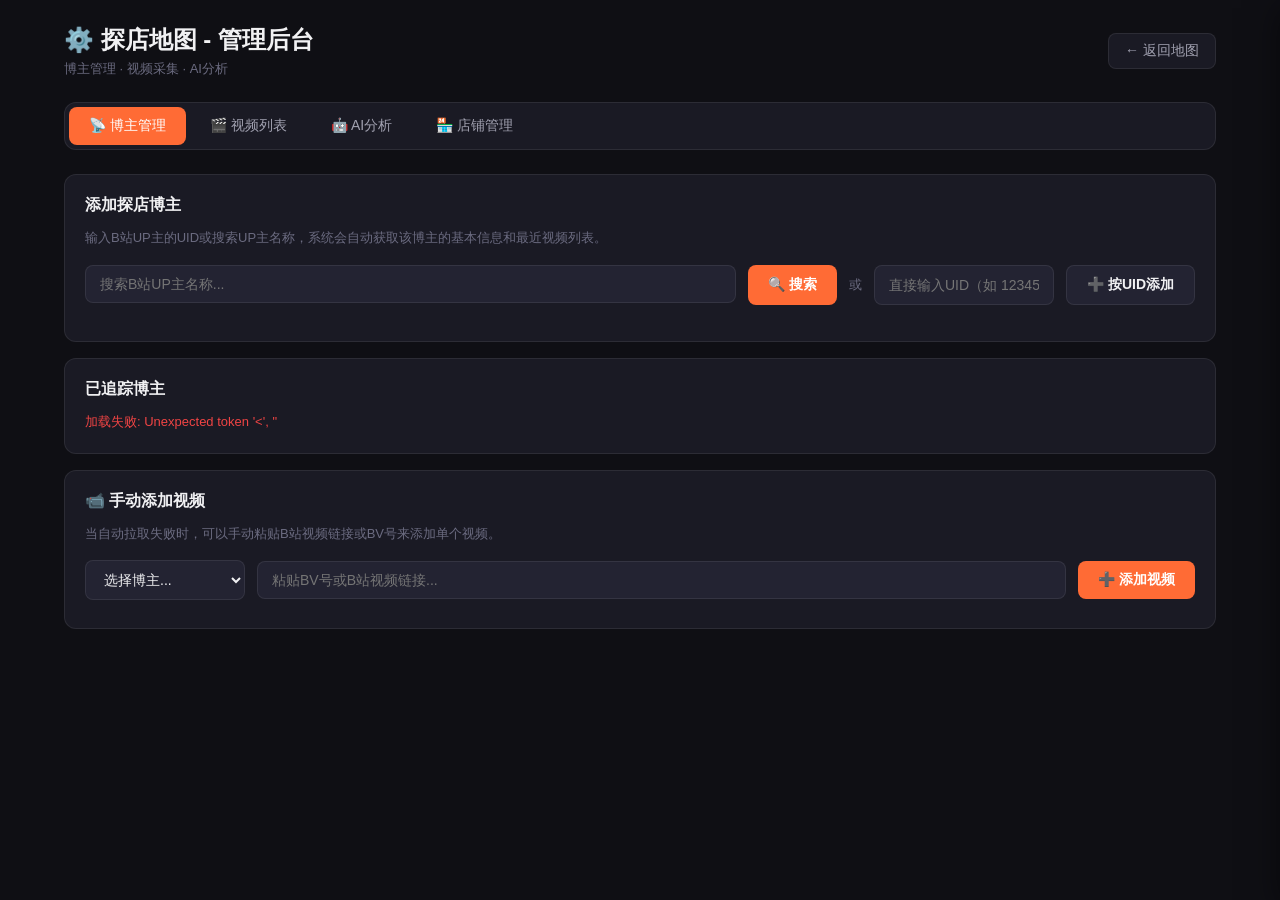
==== frontend/admin.html @ c9fbe66b "初次提交" ====
<!DOCTYPE html>
<html lang="zh-CN">
<head>
  <meta charset="UTF-8">
  <meta name="viewport" content="width=device-width, initial-scale=1.0">
  <title>管理后台 - 探店地图</title>
  <link rel="stylesheet" href="css/style.css">
  <style>
    .admin-page { padding: 24px; max-width: 1200px; margin: 0 auto; min-height: 100vh; }
    .admin-header { display: flex; align-items: center; justify-content: space-between; margin-bottom: 24px; }
    .admin-header h1 { font-size: 24px; color: var(--text-primary); }
    .back-link { color: var(--text-secondary); text-decoration: none; font-size: 14px; padding: 8px 16px;
      border-radius: var(--radius-sm); background: var(--bg-secondary); border: 1px solid var(--border); transition: all var(--transition); }
    .back-link:hover { color: var(--accent); border-color: var(--accent); }

    .admin-tabs { display: flex; gap: 4px; margin-bottom: 24px; background: var(--bg-secondary);
      border-radius: var(--radius-md); padding: 4px; border: 1px solid var(--border); }
    .admin-tab { padding: 10px 20px; border-radius: var(--radius-sm); color: var(--text-secondary);
      font-size: 14px; font-weight: 500; background: transparent; transition: all var(--transition); }
    .admin-tab:hover { color: var(--text-primary); }
    .admin-tab.active { background: var(--accent); color: #fff; }

    .panel { display: none; }
    .panel.active { display: block; }

    /* Cards */
    .info-card { padding: 20px; border-radius: var(--radius-md); background: var(--bg-secondary);
      border: 1px solid var(--border); margin-bottom: 16px; }
    .info-card h3 { font-size: 16px; color: var(--text-primary); margin-bottom: 12px; }
    .info-card p { font-size: 13px; color: var(--text-muted); line-height: 1.6; }

    /* Forms */
    .form-group { margin-bottom: 16px; }
    .form-group label { display: block; font-size: 13px; color: var(--text-secondary); margin-bottom: 6px; font-weight: 500; }
    .form-group input, .form-group textarea { width: 100%; padding: 10px 14px; border-radius: var(--radius-sm);
      background: var(--bg-tertiary); color: var(--text-primary); font-size: 14px; border: 1px solid var(--border);
      transition: all var(--transition); font-family: inherit; resize: vertical; }
    .form-group input:focus, .form-group textarea:focus { border-color: var(--accent); box-shadow: 0 0 0 3px var(--accent-glow); }
    .form-row { display: flex; gap: 12px; }
    .form-row .form-group { flex: 1; }

    /* Buttons */
    .btn { padding: 10px 20px; border-radius: var(--radius-sm); font-size: 14px; font-weight: 600;
      transition: all var(--transition); display: inline-flex; align-items: center; gap: 6px; }
    .btn-primary { background: var(--accent); color: #fff; }
    .btn-primary:hover { background: var(--accent-hover); box-shadow: 0 4px 16px var(--accent-glow); }
    .btn-secondary { background: var(--bg-tertiary); color: var(--text-primary); border: 1px solid var(--border); }
    .btn-secondary:hover { border-color: var(--border-active); background: var(--bg-glass-hover); }
    .btn-danger { background: #ef4444; color: #fff; }
    .btn-danger:hover { background: #dc2626; }
    .btn-sm { padding: 6px 12px; font-size: 12px; }
    .btn-xs { padding: 4px 8px; font-size: 11px; border-radius: 4px; }

    /* Search result list */
    .search-results { max-height: 400px; overflow-y: auto; }
    .search-item { display: flex; align-items: center; gap: 12px; padding: 12px; border-radius: var(--radius-sm);
      border: 1px solid var(--border); margin-bottom: 8px; cursor: pointer; transition: all var(--transition); }
    .search-item:hover { border-color: var(--accent); background: rgba(255,107,53,0.05); }
    .search-item .avatar { width: 40px; height: 40px; border-radius: 50%; background: var(--bg-tertiary); }
    .search-item .info { flex: 1; }
    .search-item .info .name { font-size: 14px; font-weight: 600; color: var(--text-primary); }
    .search-item .info .meta { font-size: 12px; color: var(--text-muted); margin-top: 2px; }

    /* Table */
    .table-wrap { overflow-x: auto; }
    table { width: 100%; border-collapse: collapse; font-size: 13px; }
    th, td { padding: 10px 12px; text-align: left; border-bottom: 1px solid var(--border); }
    th { color: var(--text-muted); font-weight: 600; font-size: 12px; text-transform: uppercase; letter-spacing: 0.05em; }
    td { color: var(--text-secondary); }
    tr:hover td { background: rgba(255,255,255,0.02); }

    /* Status badges */
    .badge { display: inline-block; padding: 2px 8px; border-radius: 10px; font-size: 11px; font-weight: 600; }
    .badge-new { background: rgba(59,130,246,0.15); color: #3b82f6; }
    .badge-analyzed { background: rgba(34,197,94,0.15); color: #22c55e; }
    .badge-no-store { background: rgba(251,191,36,0.15); color: #fbbf24; }
    .badge-skipped { background: rgba(107,114,128,0.15); color: #6b7280; }

    /* Toast */
    .toast-admin { position: fixed; bottom: 24px; left: 50%; transform: translateX(-50%) translateY(20px);
      z-index: 9999; padding: 12px 24px; border-radius: var(--radius-md); background: var(--bg-glass);
      backdrop-filter: blur(16px); border: 1px solid var(--border); color: var(--text-primary);
      font-size: 14px; font-weight: 500; box-shadow: var(--shadow-md); opacity: 0;
      transition: all var(--transition); pointer-events: none; }
    .toast-admin.show { opacity: 1; transform: translateX(-50%) translateY(0); }
    .toast-admin.success { border-color: #22c55e; }
    .toast-admin.error { border-color: #ef4444; }

    /* Loading */
    .loading-inline { display: inline-block; width: 14px; height: 14px; border: 2px solid var(--border);
      border-top-color: var(--accent); border-radius: 50%; animation: spin 0.8s linear infinite; }
    @keyframes spin { to { transform: rotate(360deg); } }

    /* Stats grid */
    .stats-grid { display: grid; grid-template-columns: repeat(auto-fit, minmax(180px, 1fr)); gap: 12px; margin-bottom: 20px; }
    .stat-card { padding: 16px; border-radius: var(--radius-md); background: var(--bg-secondary); border: 1px solid var(--border); text-align: center; }
    .stat-card .stat-num { font-size: 28px; font-weight: 700; color: var(--accent); }
    .stat-card .stat-label { font-size: 12px; color: var(--text-muted); margin-top: 4px; }

  /* Progress modal */
  .modal-overlay { position: fixed; top: 0; left: 0; width: 100%; height: 100%;
    background: rgba(0,0,0,0.6); z-index: 9998; display: flex; align-items: center;
    justify-content: center; }
  .modal-overlay.hidden { display: none; }
  .modal-box { background: var(--bg-secondary); border: 1px solid var(--border);
    border-radius: var(--radius-lg); padding: 32px; max-width: 520px; width: 90%;
    box-shadow: var(--shadow-lg); }
  .modal-box h3 { font-size: 18px; color: var(--text-primary); margin-bottom: 16px; }
  .progress-bar-wrap { width: 100%; height: 8px; background: var(--bg-tertiary);
    border-radius: 4px; overflow: hidden; margin: 12px 0; }
  .progress-bar-fill { height: 100%; background: var(--accent); border-radius: 4px;
    transition: width 0.3s ease; width: 0%; }
  .progress-text { font-size: 13px; color: var(--text-secondary); margin-top: 8px; }
  .progress-current { font-size: 12px; color: var(--text-muted); margin-top: 4px; }
  .analysis-detail-modal { position: fixed; top: 0; right: 0; width: 480px; height: 100%;
    background: var(--bg-secondary); border-left: 1px solid var(--border); z-index: 9999;
    box-shadow: var(--shadow-lg); transform: translateX(100%);
    transition: transform 0.3s cubic-bezier(0.4,0,0.2,1); display: flex; flex-direction: column; }
  .analysis-detail-modal.open { transform: translateX(0); }
  .analysis-backdrop { position: fixed; top: 0; left: 0; width: 100%; height: 100%;
    background: rgba(0,0,0,0.5); z-index: 9998; opacity: 0; pointer-events: none;
    transition: opacity 0.3s ease; }
  .analysis-backdrop.open { opacity: 1; pointer-events: all; }
  .analysis-header { padding: 20px 24px 16px; border-bottom: 1px solid var(--border);
    display: flex; justify-content: space-between; align-items: flex-start; }
  .analysis-header h3 { font-size: 17px; color: var(--text-primary); }
  .analysis-close { width: 28px; height: 28px; border-radius: 50%; background: var(--bg-tertiary);
    display: flex; align-items: center; justify-content: center; color: var(--text-secondary);
    font-size: 16px; transition: all var(--transition); flex-shrink: 0; }
  .analysis-close:hover { background: #ef4444; color: #fff; }
  .analysis-body { flex: 1; overflow-y: auto; padding: 20px 24px; }
  .analysis-section { margin-bottom: 20px; }
  .analysis-section h4 { font-size: 12px; text-transform: uppercase; letter-spacing: 0.06em;
    color: var(--text-muted); margin-bottom: 8px; }
  .analysis-store-item { padding: 12px; border-radius: var(--radius-sm); background: var(--bg-tertiary);
    border: 1px solid var(--border); margin-bottom: 8px; }
  .analysis-store-item .store-title { font-size: 14px; font-weight: 600; color: var(--text-primary); }
  .analysis-store-item .store-meta { font-size: 12px; color: var(--text-muted); margin-top: 4px; }
  .analysis-store-item .store-dishes { display: flex; flex-wrap: wrap; gap: 4px; margin-top: 8px; }
  .analysis-store-item .store-dish-tag { padding: 2px 8px; border-radius: 10px;
    background: rgba(255,107,53,0.1); color: var(--accent); font-size: 11px; }
  .analysis-raw { padding: 12px; border-radius: var(--radius-sm); background: var(--bg-tertiary);
    border: 1px solid var(--border); font-family: var(--font-mono); font-size: 11px;
    color: var(--text-muted); max-height: 300px; overflow-y: auto; white-space: pre-wrap;
    word-break: break-all; line-height: 1.5; }
  .analysis-token { display: inline-flex; align-items: center; gap: 6px; padding: 6px 12px;
    border-radius: var(--radius-sm); background: var(--bg-tertiary); font-size: 12px;
    color: var(--text-secondary); margin-right: 8px; margin-bottom: 8px; }

  </style>
</head>
<body style="background:var(--bg-primary);color:var(--text-primary);min-height:100vh;">

  <div class="admin-page">
    <!-- Progress Modal -->
<div id="analyzeProgressModal" class="modal-overlay hidden">
  <div class="modal-box">
    <h3>正在AI分析视频...</h3>
    <div class="progress-bar-wrap"><div id="progressBarFill" class="progress-bar-fill"></div></div>
    <div class="progress-text" id="progressText">0 / 0</div>
    <div class="progress-current" id="progressCurrent">准备中...</div>
  </div>
</div>

<!-- Analysis Detail Modal -->
<div id="analysisBackdrop" class="analysis-backdrop" onclick="closeAnalysisDetail()"></div>
<div id="analysisDetailModal" class="analysis-detail-modal">
  <div class="analysis-header">
    <h3>分析详情</h3>
    <button class="analysis-close" onclick="closeAnalysisDetail()">X</button>
  </div>
  <div class="analysis-body" id="analysisBody">加载中...</div>
</div>

<div class="admin-header">
      <div>
        <h1>⚙️ 探店地图 - 管理后台</h1>
        <p style="color:var(--text-muted);font-size:13px;margin-top:4px;">博主管理 · 视频采集 · AI分析</p>
      </div>
      <a href="/" class="back-link">← 返回地图</a>
    </div>

    <!-- 标签页 -->
    <div class="admin-tabs">
      <button class="admin-tab active" onclick="switchTab('bloggers')">📡 博主管理</button>
      <button class="admin-tab" onclick="switchTab('videos')">🎬 视频列表</button>
      <button class="admin-tab" onclick="switchTab('analyze')">🤖 AI分析</button>
      <button class="admin-tab" onclick="switchTab('stores')">🏪 店铺管理</button>
    </div>

    <!-- ===== 博主管理 ===== -->
    <div id="panel-bloggers" class="panel active">
      <div class="info-card">
        <h3>添加探店博主</h3>
        <p>输入B站UP主的UID或搜索UP主名称，系统会自动获取该博主的基本信息和最近视频列表。</p>
        <div style="display:flex;gap:12px;margin-top:16px;">
          <div style="flex:1;">
            <input type="text" id="bloggerSearchInput" placeholder="搜索B站UP主名称..."
                   style="width:100%;padding:10px 14px;border-radius:var(--radius-sm);background:var(--bg-tertiary);
                   color:var(--text-primary);font-size:14px;border:1px solid var(--border);"
                   onkeyup="if(event.key==='Enter')searchBloggers()">
          </div>
          <button class="btn btn-primary" onclick="searchBloggers()">🔍 搜索</button>
          <div style="font-size:13px;color:var(--text-muted);display:flex;align-items:center;">或</div>
          <input type="text" id="uidInput" placeholder="直接输入UID（如 123456）"
                 style="width:180px;padding:10px 14px;border-radius:var(--radius-sm);background:var(--bg-tertiary);
                 color:var(--text-primary);font-size:14px;border:1px solid var(--border);">
          <button class="btn btn-secondary" onclick="addByUID()">➕ 按UID添加</button>
        </div>
        <div id="searchResults" style="margin-top:16px;"></div>
      </div>

      <div class="info-card">
        <h3>已追踪博主</h3>
        <div id="bloggerList">加载中...</div>
      </div>

      <div class="info-card">
        <h3>📹 手动添加视频</h3>
        <p>当自动拉取失败时，可以手动粘贴B站视频链接或BV号来添加单个视频。</p>
        <div style="display:flex;gap:12px;margin-top:16px;align-items:center;flex-wrap:wrap;">
          <select id="bvBloggerSelect" style="padding:10px 14px;border-radius:var(--radius-sm);background:var(--bg-tertiary);
            color:var(--text-primary);font-size:14px;border:1px solid var(--border);min-width:160px;">
            <option value="">选择博主...</option>
          </select>
          <input type="text" id="bvInput" placeholder="粘贴BV号或B站视频链接..."
                 style="flex:1;min-width:280px;padding:10px 14px;border-radius:var(--radius-sm);background:var(--bg-tertiary);
                 color:var(--text-primary);font-size:14px;border:1px solid var(--border);">
          <button class="btn btn-primary" onclick="addVideoByBV()">➕ 添加视频</button>
        </div>
        <div id="bvResult" style="margin-top:8px;font-size:13px;"></div>
      </div>
    </div>

    <!-- ===== 视频列表 ===== -->
    <div id="panel-videos" class="panel">
      <div style="display:flex;gap:12px;margin-bottom:16px;align-items:center;">
        <select id="videoBloggerFilter" onchange="loadVideos()"
                style="padding:8px 12px;border-radius:var(--radius-sm);background:var(--bg-tertiary);
                color:var(--text-primary);font-size:14px;border:1px solid var(--border);">
          <option value="">全部博主</option>
        </select>
        <select id="videoStatusFilter" onchange="loadVideos()"
                style="padding:8px 12px;border-radius:var(--radius-sm);background:var(--bg-tertiary);
                color:var(--text-primary);font-size:14px;border:1px solid var(--border);">
          <option value="">全部状态</option>
          <option value="new">待分析</option>
          <option value="analyzed">已分析</option>
          <option value="no_store">未识别到店铺</option>
        </select>
        <button class="btn btn-secondary btn-sm" onclick="loadVideos()">🔄 刷新</button>
      </div>
      <div id="videoList">加载中...</div>
    </div>

    <!-- ===== AI分析 ===== -->
    <div id="panel-analyze" class="panel">
      <div class="info-card">
        <h3>批量分析待处理视频</h3>
        <p>选择要分析的视频（通常选择"待分析"状态的视频），AI将自动提取其中的店铺信息。</p>
        <div style="display:flex;gap:12px;margin-top:16px;">
          <button class="btn btn-secondary btn-sm" onclick="selectAllNew()">全选待分析</button>
          <button class="btn btn-primary" onclick="batchAnalyze()">🤖 批量AI分析</button>
          <span id="selectedCount" style="color:var(--text-muted);font-size:13px;display:flex;align-items:center;">未选择视频</span>
        </div>
      </div>
      <div id="analyzeVideoList">请在"视频列表"中先将视频标记为待分析状态</div>
    </div>

    <!-- ===== 店铺管理 ===== -->
    <div id="panel-stores" class="panel">
      <div class="info-card">
        <h3>店铺坐标管理</h3>
        <p>对于没有坐标或坐标不准确的店铺，可以手动修改坐标，或重新地理编码。</p>
      </div>
      <div id="storeManageList">加载中...</div>
    </div>

  </div>

  <div class="toast-admin" id="adminToast"></div>

  <script src="js/api.js"></script>
  <script src="js/data.js"></script>
  <script>
    // ==================== 标签页切换 ====================
    function switchTab(name) {
      const labels = {bloggers:'博主',videos:'视频',analyze:'AI',stores:'店铺'};
      document.querySelectorAll('.admin-tab').forEach(t => t.classList.toggle('active', t.textContent.includes(labels[name])));
      document.querySelectorAll('.panel').forEach(p => p.classList.remove('active'));
      document.getElementById('panel-' + name).classList.add('active');
      if (name === 'bloggers') loadBloggers();
      if (name === 'videos') loadVideos();
      if (name === 'analyze') loadAnalyzeList();
      if (name === 'stores') loadStoreManage();
    }

    // ==================== Toast ====================
    function toast(msg, type) {
      const el = document.getElementById('adminToast');
      el.textContent = msg; el.className = 'toast-admin ' + (type || '') + ' show';
      clearTimeout(el._t); el._t = setTimeout(() => el.classList.remove('show'), 2500);
    }

    // ==================== 博主管理 ====================
    async function loadBloggers() {
      const list = document.getElementById('bloggerList');
      const bvSelect = document.getElementById('bvBloggerSelect');
      try {
        const bloggers = await API.getBloggers();
        const videoFilter = document.getElementById('videoBloggerFilter');
        videoFilter.innerHTML = '<option value="">全部博主</option>' +
          bloggers.map(b => `<option value="${b.id}">${b.name}</option>`).join('');
        bvSelect.innerHTML = '<option value="">选择博主...</option>' +
          bloggers.map(b => `<option value="${b.id}">${b.name}</option>`).join('');

        if (!bloggers.length) {
          list.innerHTML = '<p style="color:var(--text-muted);padding:20px;">暂无追踪博主，请搜索并添加。</p>';
          return;
        }

        list.innerHTML = bloggers.map(b => {
          let av = b.avatar || '';
          if (av && av.startsWith('//')) av = 'https:' + av;
          return `
          <div style="display:flex;align-items:center;gap:12px;padding:12px;border:1px solid var(--border);
            border-radius:var(--radius-sm);margin-bottom:8px;background:var(--bg-tertiary);">
            <div style="width:44px;height:44px;border-radius:50%;background:var(--bg-secondary);
              display:flex;align-items:center;justify-content:center;font-size:20px;overflow:hidden;flex-shrink:0;">
              ${av ? `<img src="${av}" style="width:100%;height:100%;object-fit:cover;" onerror="this.parentElement.textContent='🎬'">` : '🎬'}
            </div>
            <div style="flex:1;">
              <div style="font-weight:600;color:var(--text-primary);">${b.name}</div>
              <div style="font-size:12px;color:var(--text-muted);">B站 UID: ${b.platform_uid} · ${b.followers || '未知'}粉丝</div>
            </div>
            <button class="btn btn-secondary btn-sm" onclick="fetchVideos(${b.id})">🔄 拉取视频</button>
            <button class="btn btn-danger btn-sm" onclick="deleteBlogger(${b.id})">🗑️</button>
          </div>
        `}).join('');
      } catch (e) { list.innerHTML = '<p style="color:#ef4444;">加载失败: ' + e.message + '</p>'; }
    }

    async function searchBloggers() {
      const kw = document.getElementById('bloggerSearchInput').value.trim();
      if (!kw) return toast('请输入搜索关键词', 'error');
      const results = document.getElementById('searchResults');
      results.innerHTML = '<span class="loading-inline"></span> 搜索中...';
      try {
        const data = await API.searchBloggers(kw);
        if (!data.length) { results.innerHTML = '<p style="color:var(--text-muted);">未找到匹配的UP主</p>'; return; }
        results.innerHTML = '<div class="search-results">' + data.map(u => `
          <div class="search-item" onclick="addBlogger('${u.name}','${u.platform_uid}','${u.avatar}','${u.followers}')">
            <img class="avatar" src="${u.avatar}" onerror="this.style.display='none'" style="object-fit:cover;">
            <div class="info">
              <div class="name">${u.name}</div>
              <div class="meta">UID: ${u.platform_uid} · ${u.followers}粉丝 · ${u.video_count || 0}个视频</div>
            </div>
            <button class="btn btn-primary btn-sm">添加</button>
          </div>
        `).join('') + '</div>';
      } catch (e) { results.innerHTML = '<p style="color:#ef4444;">搜索失败: ' + e.message + '</p>'; }
    }

    async function addBlogger(name, uid, avatar, followers) {
      try {
        await API.addBlogger({ name, platform_uid: uid, avatar, followers });
        toast(`已添加博主: ${name}`, 'success');
        document.getElementById('searchResults').innerHTML = '';
        document.getElementById('bloggerSearchInput').value = '';
        loadBloggers();
      } catch (e) { toast(e.message, 'error'); }
    }

    async function addByUID() {
      const uid = document.getElementById('uidInput').value.trim();
      if (!uid) return toast('请输入UID', 'error');
      try {
        const result = await API.addBlogger({ platform_uid: uid });
        toast(`已添加博主: ${result.data.name}`, 'success');
        document.getElementById('uidInput').value = '';
        loadBloggers();
      } catch (e) { toast(e.message, 'error'); }
    }

    async function fetchVideos(bloggerId) {
      try {
        const result = await API.fetchVideos(bloggerId);
        toast(result.message, 'success');
        loadVideos();
      } catch (e) { toast('拉取失败: ' + e.message, 'error'); }
    }

    async function deleteBlogger(id) {
      if (!confirm("确定删除该店铺？此操作不可撤销。")) return;
      try { await API.deleteBlogger(id); toast('已删除'); loadBloggers(); }
      catch (e) { toast('删除失败', 'error'); }
    }

    async function addVideoByBV() {
      const bv = document.getElementById('bvInput').value.trim();
      const bloggerId = document.getElementById('bvBloggerSelect').value;
      const resultDiv = document.getElementById('bvResult');

      if (!bv) return toast('请输入BV号或视频链接', 'error');
      if (!bloggerId) return toast('请选择所属博主', 'error');

      resultDiv.innerHTML = '<span class="loading-inline"></span> 获取视频信息...';
      try {
        const result = await API.addVideoByBV(bv, bloggerId);
        resultDiv.innerHTML = `<span style="color:#22c55e;">✅ ${result.message}</span>`;
        document.getElementById('bvInput').value = '';
        toast(result.message, 'success');
        loadVideos();
      } catch (e) {
        resultDiv.innerHTML = `<span style="color:#ef4444;">❌ ${e.message}</span>`;
        toast('添加失败: ' + e.message, 'error');
      }
    }

    // ==================== 视频管理 ====================
    async function loadVideos() {
      const list = document.getElementById('videoList');
      list.innerHTML = '<span class="loading-inline"></span> 加载中...';
      try {
        const params = {};
        const bid = document.getElementById('videoBloggerFilter').value;
        const st = document.getElementById('videoStatusFilter').value;
        if (bid) params.blogger_id = bid;
        if (st) params.status = st;
        const videos = await API.getVideos(params);
        if (!videos.length) { list.innerHTML = '<p style="color:var(--text-muted);padding:20px;">暂无视频，请先添加博主并拉取视频。</p>'; return; }

        list.innerHTML = `<div class="table-wrap"><table>
          <thead><tr><th>标题</th><th>博主</th><th>日期</th><th>播放</th><th>状态</th><th>操作</th></tr></thead>
          <tbody>${videos.map(v => `
            <tr>
              <td style="max-width:340px;overflow:hidden;text-overflow:ellipsis;white-space:nowrap;" title="${v.title}">
                <a href="${v.url}" target="_blank" style="color:var(--text-primary);">${v.title}</a>
              </td>
              <td>${v.blogger_name || '-'}</td>
              <td>${v.publish_date || '-'}</td>
              <td>${v.play_count || '-'}</td>
              <td><span class="badge badge-${v.status}">${statusLabel(v.status)}</span></td>
              <td>
                ${v.status === 'new' ? `<button class="btn btn-primary btn-xs" onclick="analyzeVideo(${v.id})">🤖 分析</button>` : ''}
                <button class="btn btn-danger btn-xs" onclick="deleteVideo(${v.id}, '${v.title.replace(/'/g, "\\'")}')">🗑️</button>
                ${v.status === 'analyzed' ? `<button class="btn btn-secondary btn-xs" onclick="analyzeVideo(${v.id})">🔄 重新分析</button>` : ''}

                ${v.status === 'no_store' ? `<button class="btn btn-secondary btn-xs" onclick="analyzeVideo(${v.id})">🔄 重试</button>` : ''}
                ${v.status === 'analyzed' || v.status === 'no_store' ? `<button class="btn btn-secondary btn-xs" onclick="showAnalysisDetail(${v.id})">📋 查看分析</button>` : ''}</td>
            </tr>
          `).join('')}</tbody>
        </table></div>`;
      } catch (e) { list.innerHTML = '<p style="color:#ef4444;">加载失败: ' + e.message + '</p>'; }
    }

    function statusLabel(s) {
      return { new: '待分析', analyzed: '已分析', no_store: '无店铺', skipped: '已跳过' }[s] || s;
    }

    async function analyzeVideo(vid) {
      showAnalyzeProgress(true, 1);
      document.getElementById('progressCurrent').textContent = '视频ID: ' + vid + ' - 分析中...';
      try {
        const result = await API.analyzeVideo(vid);
        showAnalyzeProgress(false);
        toast(result.message, 'success');
        loadVideos();
        // 通知地图刷新
        if (window.opener && window.opener.APP) window.opener.APP.refreshData();
      } catch (e) { showAnalyzeProgress(false); toast('分析失败: ' + e.message, 'error'); }
    }

    // ==================== 批量分析 ====================
    async function loadAnalyzeList() {
      const list = document.getElementById('analyzeVideoList');
      try {
        const videos = await API.getVideos({ status: 'new', limit: 100 });
        if (!videos.length) {
          list.innerHTML = '<p style="color:var(--text-muted);padding:20px;">没有待分析的视频。先去"视频列表"拉取博主的视频吧。</p>';
          return;
        }
        list.innerHTML = videos.map(v => `
          <div style="display:flex;align-items:center;gap:12px;padding:10px 12px;border:1px solid var(--border);
            border-radius:var(--radius-sm);margin-bottom:6px;background:var(--bg-tertiary);">
            <input type="checkbox" class="analyze-checkbox" value="${v.id}" onchange="updateSelectedCount()">
            <div style="flex:1;font-size:13px;color:var(--text-primary);overflow:hidden;text-overflow:ellipsis;white-space:nowrap;">
              ${v.title}
            </div>
            <span style="font-size:12px;color:var(--text-muted);">${v.blogger_name || ''}</span>
            <span style="font-size:12px;color:var(--text-muted);">${v.publish_date || ''}</span>
          </div>
        `).join('');
        updateSelectedCount();
      } catch (e) { list.innerHTML = '<p style="color:#ef4444;">加载失败: ' + e.message + '</p>'; }
    }

    function selectAllNew() {
      document.querySelectorAll('.analyze-checkbox').forEach(cb => cb.checked = true);
      updateSelectedCount();
    }

    function updateSelectedCount() {
      const count = document.querySelectorAll('.analyze-checkbox:checked').length;
      document.getElementById('selectedCount').textContent = count ? `已选 ${count} 个视频` : '未选择视频';
    }

    async function batchAnalyze() {
      const ids = [...document.querySelectorAll('.analyze-checkbox:checked')].map(cb => parseInt(cb.value));
      if (!ids.length) return toast('请先选择视频', 'error');
      showAnalyzeProgress(true, ids.length);
      document.getElementById('progressCurrent').textContent = '开始批量分析 ' + ids.length + ' 个视频...'
      let done = 0;
      for (const vid of ids) {
        updateProgress(done, ids.length);
        document.getElementById('progressCurrent').textContent = '视频ID: ' + vid;
        try { await API.analyzeVideo(vid); } catch (e) {}
        done++;
      }
      updateProgress(done, ids.length);
      document.getElementById('progressCurrent').textContent = '分析完成！';
      setTimeout(() => { showAnalyzeProgress(false); loadAnalyzeList(); loadVideos(); }, 1000);
      try {
        const result = await API.batchAnalyze(ids);
        toast(result.message, 'success');
        loadAnalyzeList();
        loadVideos();
      } catch (e) { toast('批量分析失败', 'error'); }
    }

    // ==================== 店铺管理 ====================
    async function loadStoreManage() {
      const list = document.getElementById('storeManageList');
      list.innerHTML = '<span class="loading-inline"></span> 加载中...';
      try {
        const stores = await API.getStores();
        if (!stores.length) {
          list.innerHTML = '<p style="color:var(--text-muted);padding:20px;">暂无店铺数据。</p>';
          return;
        }
        list.innerHTML = stores.map(s => {
          const noCoords = !s.lat || !s.lng || (s.lat === 0 && s.lng === 0);
          return `
          <div style="display:flex;align-items:center;gap:10px;padding:10px;border:1px solid var(--border);
            border-radius:var(--radius-sm);margin-bottom:6px;background:var(--bg-tertiary);flex-wrap:wrap;">
            <div style="flex:1;min-width:180px;">
              <div style="font-weight:600;color:var(--text-primary);font-size:14px;">${s.name}</div>
              <div style="font-size:11px;color:var(--text-muted);">${s.address || '无地址'} · ${s.category || '未知'}</div>
            </div>
            <div style="display:flex;align-items:center;gap:8px;font-size:12px;color:${noCoords ? '#ef4444' : '#22c55e'};">
              📍 ${noCoords ? '无坐标' : `${s.lat.toFixed(4)}, ${s.lng.toFixed(4)}`}
            </div>
            <div style="display:flex;gap:6px;">
              <button class="btn btn-secondary btn-xs" onclick="regeocodeStore(${s.id})">🔄 重新编码</button>
              <button class="btn btn-primary btn-xs" onclick="editStoreCoords(${s.id},${s.lat||0},${s.lng||0})">✏️ 手动坐标</button>
              <button class="btn btn-danger btn-xs" onclick="deleteStore(${s.id})">🗑️</button>
            </div>
          </div>
        `}).join('');
      } catch (e) { list.innerHTML = '<p style="color:#ef4444;">加载失败: ' + e.message + '</p>'; }
    }

    async function regeocodeStore(id) {
      toast('正在地理编码...', '');
      try {
        const result = await API.regeocodeStore(id);
        toast(result.message, 'success');
        loadStoreManage();
      } catch (e) { toast('编码失败: ' + e.message, 'error'); }
    }

    function editStoreCoords(id, lat, lng) {
      const newLat = prompt('输入纬度（如 30.6578）:', lat || '');
      if (newLat === null) return;
      const newLng = prompt('输入经度（如 104.0815）:', lng || '');
      if (newLng === null) return;
      updateStoreCoords(id, parseFloat(newLat), parseFloat(newLng));
    }

    async function updateStoreCoords(id, lat, lng) {
      if (isNaN(lat) || isNaN(lng)) return toast('坐标格式错误', 'error');
      try {
        await API.updateStore(id, { lat, lng });
        toast('坐标已更新', 'success');
        loadStoreManage();
      } catch (e) { toast('更新失败', 'error'); }
    }

    // 初始加载
    loadBloggers();
  async function deleteStore(id) {
      if (!confirm("确定删除该店铺？此操作不可撤销。")) return;
      try {
        await API.deleteStore(id);
        toast('店铺已删除', 'success');
        loadStoreManage();
      } catch (e) { toast('删除失败: ' + e.message, 'error'); }
    }

      function showAnalyzeProgress(show, total) {
      var modal = document.getElementById('analyzeProgressModal');
      if (show) { modal.classList.remove('hidden');
        document.getElementById('progressBarFill').style.width = '0%';
        document.getElementById('progressText').textContent = '0 / ' + total; }
      else { modal.classList.add('hidden'); }
    }
    function updateProgress(done, total) {
      document.getElementById('progressBarFill').style.width = Math.round(done/total*100) + '%';
      document.getElementById('progressText').textContent = done + ' / ' + total;
    }

    async function showAnalysisDetail(videoId) {
      var modal = document.getElementById('analysisDetailModal');
      var backdrop = document.getElementById('analysisBackdrop');
      var body = document.getElementById('analysisBody');
      modal.classList.add('open'); backdrop.classList.add('open');
      body.innerHTML = '<span class="loading-inline"></span> (加载分析数据...)';
      try {
        var resp = await fetch('/api/videos/' + videoId + '/analysis');
        var result = await resp.json();
        if (result.code !== 0) { body.innerHTML = '<p style="color:#ef4444;">' + (result.error || '(加载失败)') + '</p>'; return; }
        var data = result.data;
        var log = data.log;
        var video = data.video;
        if (!log) { body.innerHTML = '<p style="color:var(--text-muted);padding:20px;">(该视频尚未进行AI分析)</p>'; return; }
        var rawDisplay = '';
        try { rawDisplay = JSON.stringify(JSON.parse(log.raw_response || '{}'), null, 2); }
        catch(e) { rawDisplay = log.raw_response || '(无)'; }
        var storesHtml = '';
        try {
          var extracted = typeof log.extracted_data === 'string' ? JSON.parse(log.extracted_data) : (log.extracted_data || {});
          var stores = extracted.stores || [];
          var sc = 0;
          stores.forEach(function(s) {
            sc++;
            var dishes = '';
            if (s.recommend_dishes && s.recommend_dishes.length) {
              dishes = '<div class="store-dishes">' + s.recommend_dishes.map(function(d){return '<span class="store-dish-tag">'+d+'</span>';}).join('') + '</div>';
            }
            var star = s.rating ? '(★)'+s.rating : '';
            storesHtml += '<div class="analysis-store-item"><div class="store-title">'+sc+'. '+(s.name||'')+' '+star+'</div>'
              + '<div class="store-meta">'+(s.category||'')+' | '+(s.address||'(无地址)')+' | (¥)'+(s.avg_price||'-')+'/(人)</div>'
              + dishes
              + (s.note ? '<div style="font-size:12px;color:var(--text-secondary);margin-top:6px;font-style:italic;">“'+s.note+'”</div>' : '')
              + '</div>';
          });
        } catch(e) {}
        if (!storesHtml) storesHtml = '<p style="color:var(--text-muted);font-size:13px;">(未提取到店铺数据)</p>';
        var statusBadge = log.success ? 'analyzed' : 'no-store';
        var statusText = log.success ? '✔ (分析成功)' : '✘ (分析失败)';
        var errorMsg = log.error_message ? '<p style="font-size:12px;color:#ef4444;margin-top:6px;">'+log.error_message+'</p>' : '';
        var rawSection = rawDisplay.length > 2 ? '<div class="analysis-section"><h4>(原始)LLM(响应)</h4><div class="analysis-raw">'+rawDisplay+'</div></div>' : '';
        body.innerHTML = '<div class="analysis-section"><h4>(视频信息)</h4><p style="font-size:13px;color:var(--text-primary);margin-bottom:4px;">'+video.title+'</p><p style="font-size:12px;color:var(--text-muted);">'+(video.blogger_name||'')+' | '+(video.publish_date||'')+'</p></div>'
          + '<div class="analysis-section"><h4>\(状态\)</h4><span class="badge badge-'+statusBadge+'">'+statusText+'</span>'+errorMsg+'</div>'
          + '<div class="analysis-section"><h4>\(模型与Token\)</h4><span class="analysis-token">\(模型:\) '+(log.model_name||'\(未知\)')+'</span><span class="analysis-token">\(提示:\) '+(log.prompt_tokens||0)+'</span><span class="analysis-token">\(生成:\) '+(log.completion_tokens||0)+'</span></div>'
          + '<div class="analysis-section"><h4>\(提取的店铺\)</h4>'+storesHtml+'</div>'
          + rawSection;
      } catch(e) { body.innerHTML = '<p style="color:#ef4444;">\(加载失败:\) '+e.message+'</p>'; }
    }

    function closeAnalysisDetail() {
      document.getElementById('analysisDetailModal').classList.remove('open');
      document.getElementById('analysisBackdrop').classList.remove('open');
    }

    async function deleteVideo(id, title) {
      if (!confirm('\(确定删除视频：\)' + title + '?')) return;
      try {
        var resp = await fetch('/api/videos/' + id, { method: 'DELETE' });
        var data = await resp.json();
        if (data.code === 0) { toast('\(视频已删除\)', 'success'); loadVideos(); }
        else { toast(data.error || '\(删除失败\)', 'error'); }
      } catch (e) { toast('\(删除失败:\) ' + e.message, 'error'); }
    }

</script>
</body>
</html>
---- frontend/css/style.css ----
/* ============================================
   探店地图 - Food Explorer Map
   设计风格：现代暗色主题 + 玻璃态 + 流畅动效
   ============================================ */

/* --- CSS Variables --- */
:root {
  --bg-primary: #0f0f14;
  --bg-secondary: #1a1a24;
  --bg-tertiary: #232332;
  --bg-glass: rgba(26, 26, 36, 0.85);
  --bg-glass-hover: rgba(35, 35, 50, 0.92);

  --text-primary: #f1f1f3;
  --text-secondary: #a1a1b0;
  --text-muted: #6b6b80;

  --accent: #ff6b35;
  --accent-hover: #ff8c5a;
  --accent-glow: rgba(255, 107, 53, 0.25);

  --border: rgba(255, 255, 255, 0.08);
  --border-active: rgba(255, 255, 255, 0.18);

  --radius-sm: 8px;
  --radius-md: 12px;
  --radius-lg: 16px;
  --radius-xl: 20px;

  --shadow-sm: 0 2px 8px rgba(0, 0, 0, 0.3);
  --shadow-md: 0 4px 16px rgba(0, 0, 0, 0.4);
  --shadow-lg: 0 8px 32px rgba(0, 0, 0, 0.5);

  --font-sans: 'Segoe UI', 'PingFang SC', 'Microsoft YaHei', sans-serif;
  --font-mono: 'JetBrains Mono', 'Cascadia Code', 'Consolas', monospace;

  --transition: 0.25s cubic-bezier(0.4, 0, 0.2, 1);
  --transition-spring: 0.4s cubic-bezier(0.34, 1.56, 0.64, 1);
}

/* --- Reset & Base --- */
*, *::before, *::after {
  margin: 0;
  padding: 0;
  box-sizing: border-box;
}

html, body {
  width: 100%;
  height: 100%;
  overflow: hidden;
  font-family: var(--font-sans);
  background: var(--bg-primary);
  color: var(--text-primary);
  -webkit-font-smoothing: antialiased;
  -moz-osx-font-smoothing: grayscale;
}

a { color: var(--accent); text-decoration: none; }
button { font-family: inherit; cursor: pointer; border: none; outline: none; }
input { font-family: inherit; outline: none; border: none; }
ul, ol { list-style: none; }

/* Scrollbar */
::-webkit-scrollbar { width: 4px; }
::-webkit-scrollbar-track { background: transparent; }
::-webkit-scrollbar-thumb { background: var(--text-muted); border-radius: 2px; }
::-webkit-scrollbar-thumb:hover { background: var(--text-secondary); }

/* ============================================
   App Layout
   ============================================ */
#app {
  display: flex;
  flex-direction: column;
  width: 100%;
  height: 100%;
  position: relative;
}

/* --- Top Bar --- */
.top-bar {
  position: absolute;
  top: 16px;
  left: 50%;
  transform: translateX(-50%);
  z-index: 1000;
  display: flex;
  align-items: center;
  gap: 12px;
  padding: 10px 16px;
  background: var(--bg-glass);
  backdrop-filter: blur(24px) saturate(180%);
  -webkit-backdrop-filter: blur(24px) saturate(180%);
  border: 1px solid var(--border);
  border-radius: var(--radius-xl);
  box-shadow: var(--shadow-md);
  transition: all var(--transition);
}

.top-bar:hover {
  border-color: var(--border-active);
  box-shadow: var(--shadow-lg);
}

.top-bar .logo {
  font-size: 20px;
  font-weight: 700;
  color: var(--accent);
  display: flex;
  align-items: center;
  gap: 8px;
  white-space: nowrap;
}

.top-bar .logo span {
  background: linear-gradient(135deg, var(--accent), #ff9a56);
  -webkit-background-clip: text;
  -webkit-text-fill-color: transparent;
  background-clip: text;
}

/* Search Box */
.search-box {
  position: relative;
  display: flex;
  align-items: center;
}

.search-box input {
  width: 260px;
  padding: 8px 14px 8px 38px;
  border-radius: var(--radius-md);
  background: var(--bg-tertiary);
  color: var(--text-primary);
  font-size: 14px;
  border: 1px solid var(--border);
  transition: all var(--transition);
}

.search-box input:focus {
  border-color: var(--accent);
  box-shadow: 0 0 0 3px var(--accent-glow);
  width: 320px;
}

.search-box .search-icon {
  position: absolute;
  left: 12px;
  color: var(--text-muted);
  font-size: 14px;
  pointer-events: none;
}

/* Stats */
.stats {
  display: flex;
  gap: 16px;
  font-size: 12px;
  color: var(--text-secondary);
}

.stats .stat-item {
  display: flex;
  align-items: center;
  gap: 4px;
}

.stats .stat-value {
  color: var(--accent);
  font-weight: 600;
}

/* Admin Link */
.admin-link {
  display: flex;
  align-items: center;
  justify-content: center;
  width: 32px;
  height: 32px;
  border-radius: 50%;
  background: var(--bg-tertiary);
  color: var(--text-secondary);
  text-decoration: none;
  font-size: 16px;
  transition: all var(--transition);
}

.admin-link:hover {
  background: var(--accent);
  color: #fff;
  box-shadow: 0 0 12px var(--accent-glow);
}

/* ============================================
   Map Container
   ============================================ */
#map {
  flex: 1;
  width: 100%;
  height: 100%;
  z-index: 1;
}

/* Leaflet Overrides */
.leaflet-container {
  background: var(--bg-primary) !important;
}

.leaflet-control-zoom a {
  background: var(--bg-glass) !important;
  backdrop-filter: blur(12px);
  color: var(--text-primary) !important;
  border: 1px solid var(--border) !important;
  border-radius: var(--radius-sm) !important;
  transition: all var(--transition) !important;
}

.leaflet-control-zoom a:hover {
  background: var(--bg-glass-hover) !important;
  border-color: var(--border-active) !important;
}

.leaflet-control-attribution {
  background: rgba(15, 15, 20, 0.7) !important;
  color: var(--text-muted) !important;
  font-size: 10px !important;
  padding: 2px 8px !important;
  border-radius: 4px !important;
}

.leaflet-control-attribution a {
  color: var(--text-secondary) !important;
}

/* ============================================
   Custom Marker (pulsing dot)
   ============================================ */
.custom-marker {
  position: relative;
  width: 36px;
  height: 36px;
  display: flex;
  align-items: center;
  justify-content: center;
}

.marker-dot {
  width: 14px;
  height: 14px;
  border-radius: 50%;
  border: 2px solid #fff;
  box-shadow: 0 0 12px var(--marker-color, var(--accent));
  position: relative;
  z-index: 2;
  transition: transform var(--transition-spring);
}

.marker-pulse {
  position: absolute;
  width: 36px;
  height: 36px;
  border-radius: 50%;
  background: var(--marker-color, var(--accent));
  opacity: 0.3;
  animation: markerPulse 2s ease-out infinite;
}

@keyframes markerPulse {
  0% { transform: scale(0.6); opacity: 0.5; }
  100% { transform: scale(2.2); opacity: 0; }
}

.custom-marker:hover .marker-dot {
  transform: scale(1.5);
}

.custom-marker:hover .marker-pulse {
  animation-duration: 1s;
}

/* Cluster marker */
.marker-cluster {
  position: relative;
  width: 48px;
  height: 48px;
  display: flex;
  align-items: center;
  justify-content: center;
}

.cluster-bg {
  width: 100%;
  height: 100%;
  border-radius: 50%;
  background: var(--bg-glass);
  backdrop-filter: blur(12px);
  border: 2px solid var(--accent);
  display: flex;
  align-items: center;
  justify-content: center;
  font-weight: 700;
  font-size: 14px;
  color: var(--accent);
  box-shadow: 0 0 16px var(--accent-glow);
  transition: all var(--transition);
}

.marker-cluster:hover .cluster-bg {
  transform: scale(1.15);
  box-shadow: 0 0 24px var(--accent-glow);
}

/* ============================================
   Sidebar Panel
   ============================================ */
.sidebar {
  position: absolute;
  top: 90px;
  left: 16px;
  bottom: 120px;
  width: 380px;
  z-index: 999;
  background: var(--bg-glass);
  backdrop-filter: blur(24px) saturate(180%);
  -webkit-backdrop-filter: blur(24px) saturate(180%);
  border: 1px solid var(--border);
  border-radius: var(--radius-lg);
  box-shadow: var(--shadow-lg);
  display: flex;
  flex-direction: column;
  transition: all var(--transition);
  overflow: hidden;
}

.sidebar.collapsed {
  width: 48px;
}

/* Sidebar Toggle */
.sidebar-toggle {
  position: absolute;
  top: 12px;
  right: 12px;
  width: 28px;
  height: 28px;
  border-radius: 50%;
  background: var(--bg-tertiary);
  display: flex;
  align-items: center;
  justify-content: center;
  color: var(--text-secondary);
  font-size: 12px;
  z-index: 10;
  transition: all var(--transition);
}

.sidebar-toggle:hover {
  background: var(--accent);
  color: #fff;
}

/* Sidebar Header */
.sidebar-header {
  padding: 16px 20px 12px;
  border-bottom: 1px solid var(--border);
}

.sidebar-header h2 {
  font-size: 18px;
  font-weight: 700;
  background: linear-gradient(135deg, var(--text-primary), var(--text-secondary));
  -webkit-background-clip: text;
  -webkit-text-fill-color: transparent;
  background-clip: text;
}

.sidebar-header .subtitle {
  font-size: 12px;
  color: var(--text-muted);
  margin-top: 2px;
}

/* Sidebar Content */
.sidebar-content {
  flex: 1;
  overflow-y: auto;
  padding: 12px 16px;
}

/* Store Card */
.store-card {
  padding: 14px;
  margin-bottom: 10px;
  border-radius: var(--radius-md);
  background: var(--bg-secondary);
  border: 1px solid var(--border);
  cursor: pointer;
  transition: all var(--transition);
}

.store-card:hover {
  border-color: var(--border-active);
  background: var(--bg-tertiary);
  transform: translateX(4px);
}

.store-card.active {
  border-color: var(--accent);
  background: rgba(255, 107, 53, 0.08);
  box-shadow: 0 0 16px var(--accent-glow);
}

.store-card .card-header {
  display: flex;
  justify-content: space-between;
  align-items: flex-start;
  margin-bottom: 8px;
}

.store-card .store-name {
  font-size: 15px;
  font-weight: 600;
  color: var(--text-primary);
  line-height: 1.3;
}

.store-card .store-rating {
  font-size: 12px;
  color: var(--accent);
  font-weight: 600;
  white-space: nowrap;
  margin-left: 8px;
}

.store-card .store-meta {
  display: flex;
  gap: 12px;
  font-size: 12px;
  color: var(--text-muted);
  margin-bottom: 6px;
}

.store-card .store-meta span {
  display: flex;
  align-items: center;
  gap: 4px;
}

.store-card .store-blogger {
  display: flex;
  align-items: center;
  gap: 6px;
  font-size: 12px;
  color: var(--text-secondary);
  margin-top: 6px;
  padding-top: 6px;
  border-top: 1px solid var(--border);
}

.store-card .store-tags {
  display: flex;
  gap: 6px;
  flex-wrap: wrap;
  margin-top: 8px;
}

.store-card .tag {
  font-size: 11px;
  padding: 2px 8px;
  border-radius: 20px;
  background: rgba(255, 255, 255, 0.05);
  color: var(--text-secondary);
  border: 1px solid var(--border);
}

/* ============================================
   Store Detail Overlay
   ============================================ */
.detail-overlay {
  position: fixed;
  top: 0;
  right: 0;
  width: 420px;
  height: 100%;
  z-index: 1100;
  background: var(--bg-glass);
  backdrop-filter: blur(32px) saturate(200%);
  -webkit-backdrop-filter: blur(32px) saturate(200%);
  border-left: 1px solid var(--border);
  box-shadow: var(--shadow-lg);
  transform: translateX(100%);
  transition: transform 0.35s cubic-bezier(0.4, 0, 0.2, 1);
  display: flex;
  flex-direction: column;
  overflow: hidden;
}

.detail-overlay.open {
  transform: translateX(0);
}

.detail-backdrop {
  position: fixed;
  top: 0;
  left: 0;
  width: 100%;
  height: 100%;
  z-index: 1099;
  background: rgba(0, 0, 0, 0.5);
  opacity: 0;
  pointer-events: none;
  transition: opacity 0.35s ease;
}

.detail-backdrop.open {
  opacity: 1;
  pointer-events: all;
}

/* Detail Header */
.detail-header {
  position: relative;
  padding: 20px 24px 16px;
  border-bottom: 1px solid var(--border);
}

.detail-close {
  position: absolute;
  top: 16px;
  right: 16px;
  width: 32px;
  height: 32px;
  border-radius: 50%;
  background: var(--bg-tertiary);
  display: flex;
  align-items: center;
  justify-content: center;
  color: var(--text-secondary);
  font-size: 16px;
  transition: all var(--transition);
}

.detail-close:hover {
  background: #ef4444;
  color: #fff;
}

.detail-name {
  font-size: 22px;
  font-weight: 700;
  color: var(--text-primary);
  padding-right: 40px;
}

.detail-category {
  display: inline-block;
  font-size: 12px;
  padding: 4px 12px;
  border-radius: 20px;
  margin-top: 8px;
  font-weight: 600;
}

/* Detail Body */
.detail-body {
  flex: 1;
  overflow-y: auto;
  padding: 20px 24px;
}

.detail-section {
  margin-bottom: 20px;
}

.detail-section h4 {
  font-size: 12px;
  text-transform: uppercase;
  letter-spacing: 0.08em;
  color: var(--text-muted);
  margin-bottom: 10px;
}

.detail-info-grid {
  display: grid;
  grid-template-columns: 1fr 1fr;
  gap: 12px;
}

.detail-info-item {
  padding: 12px;
  border-radius: var(--radius-sm);
  background: var(--bg-secondary);
  border: 1px solid var(--border);
}

.detail-info-item .info-label {
  font-size: 11px;
  color: var(--text-muted);
  margin-bottom: 4px;
}

.detail-info-item .info-value {
  font-size: 15px;
  font-weight: 600;
  color: var(--text-primary);
}

.detail-address {
  font-size: 13px;
  color: var(--text-secondary);
  line-height: 1.6;
}

.detail-locate-btn {
  margin-top: 10px;
  padding: 8px 18px;
  border-radius: var(--radius-sm);
  background: var(--accent);
  color: #fff;
  font-size: 13px;
  font-weight: 600;
  cursor: pointer;
  border: none;
  transition: all var(--transition);
  display: inline-flex;
  align-items: center;
  gap: 6px;
}

.detail-locate-btn:hover {
  background: var(--accent-hover);
  box-shadow: 0 4px 16px var(--accent-glow);
  transform: translateY(-1px);
}

.detail-dishes {
  display: flex;
  flex-wrap: wrap;
  gap: 8px;
}

.detail-dish {
  padding: 6px 14px;
  border-radius: 20px;
  background: rgba(255, 107, 53, 0.1);
  color: var(--accent);
  font-size: 13px;
  border: 1px solid rgba(255, 107, 53, 0.2);
}

.detail-note {
  padding: 14px;
  border-radius: var(--radius-sm);
  background: rgba(255, 255, 255, 0.03);
  border: 1px solid var(--border);
  font-size: 13px;
  color: var(--text-secondary);
  line-height: 1.6;
  font-style: italic;
}

.detail-blogger {
  display: flex;
  align-items: center;
  gap: 12px;
  padding: 14px;
  border-radius: var(--radius-sm);
  background: var(--bg-tertiary);
  border: 1px solid var(--border);
}

.detail-blogger .blogger-avatar {
  font-size: 32px;
}

.detail-blogger .blogger-info .blogger-name {
  font-size: 14px;
  font-weight: 600;
  color: var(--text-primary);
}

.detail-blogger .blogger-info .blogger-meta {
  font-size: 11px;
  color: var(--text-muted);
  margin-top: 2px;
}

/* ============================================
   Bottom Category Bar
   ============================================ */
.category-bar {
  position: absolute;
  bottom: 20px;
  left: 50%;
  transform: translateX(-50%);
  z-index: 1000;
  display: flex;
  gap: 6px;
  padding: 8px 12px;
  background: var(--bg-glass);
  backdrop-filter: blur(24px) saturate(180%);
  -webkit-backdrop-filter: blur(24px) saturate(180%);
  border: 1px solid var(--border);
  border-radius: var(--radius-xl);
  box-shadow: var(--shadow-md);
}

.category-btn {
  padding: 8px 14px;
  border-radius: var(--radius-md);
  background: transparent;
  color: var(--text-secondary);
  font-size: 13px;
  font-weight: 500;
  white-space: nowrap;
  transition: all var(--transition);
  display: flex;
  align-items: center;
  gap: 6px;
}

.category-btn:hover {
  background: var(--bg-tertiary);
  color: var(--text-primary);
}

.category-btn.active {
  background: var(--accent);
  color: #fff;
  box-shadow: 0 2px 12px var(--accent-glow);
}

.category-btn .cat-count {
  font-size: 11px;
  opacity: 0.6;
}

/* ============================================
   Toast Notification
   ============================================ */
.toast {
  position: fixed;
  bottom: 120px;
  left: 50%;
  transform: translateX(-50%) translateY(20px);
  z-index: 2000;
  padding: 12px 24px;
  border-radius: var(--radius-md);
  background: var(--bg-glass);
  backdrop-filter: blur(16px);
  border: 1px solid var(--border);
  color: var(--text-primary);
  font-size: 14px;
  font-weight: 500;
  box-shadow: var(--shadow-md);
  opacity: 0;
  transition: all var(--transition);
  pointer-events: none;
}

.toast.show {
  opacity: 1;
  transform: translateX(-50%) translateY(0);
}


/* Rating stars in detail panel */
.rating-stars {
  font-size: 16px;
  letter-spacing: 2px;
}

/* Analysis summary under blogger section */
.detail-analysis-summary {
  margin-top: 12px;
  padding: 12px 14px;
  border-radius: var(--radius-sm);
  background: rgba(255, 107, 53, 0.06);
  border-left: 3px solid var(--accent);
  font-size: 13px;
  color: var(--text-secondary);
  line-height: 1.65;
  font-style: italic;
}

/* AI confidence badge */
.detail-confidence {
  margin-top: 8px;
  font-size: 11px;
  color: var(--text-muted);
  display: flex;
  align-items: center;
  gap: 4px;
}

/* Sidebar rating stars */
.store-rating {
  font-size: 13px;
  letter-spacing: 1px;
}

/* ============================================
   Responsive
   ============================================ */
@media (max-width: 768px) {
  .top-bar {
    left: 8px;
    right: 8px;
    transform: none;
    border-radius: var(--radius-md);
    gap: 8px;
    padding: 8px 12px;
  }

  .top-bar .logo { font-size: 16px; }
  .top-bar .logo .logo-text { display: none; }
  .search-box input {
    width: 140px;
    font-size: 13px;
  }
  .search-box input:focus { width: 180px; }
  .stats { display: none; }

  .sidebar {
    top: 70px;
    left: 8px;
    right: 8px;
    bottom: 100px;
    width: auto !important;
    border-radius: var(--radius-md);
  }

  .sidebar.collapsed {
    height: 44px;
  }

  .detail-overlay {
    width: 100%;
    border-radius: var(--radius-lg) var(--radius-lg) 0 0;
    top: auto;
    bottom: 0;
    height: 75%;
    transform: translateY(100%);
    border-left: none;
    border-top: 1px solid var(--border);
  }

  .detail-overlay.open {
    transform: translateY(0);
  }

  .category-bar {
    bottom: 10px;
    left: 8px;
    right: 8px;
    transform: none;
    overflow-x: auto;
    border-radius: var(--radius-md);
    padding: 6px 10px;
    justify-content: flex-start;
  }

  .category-btn {
    font-size: 12px;
    padding: 6px 10px;
  }

  .category-btn .cat-label { display: none; }
}

@media (max-width: 480px) {
  .top-bar .stats { display: none; }
  .search-box input { width: 120px; }
}
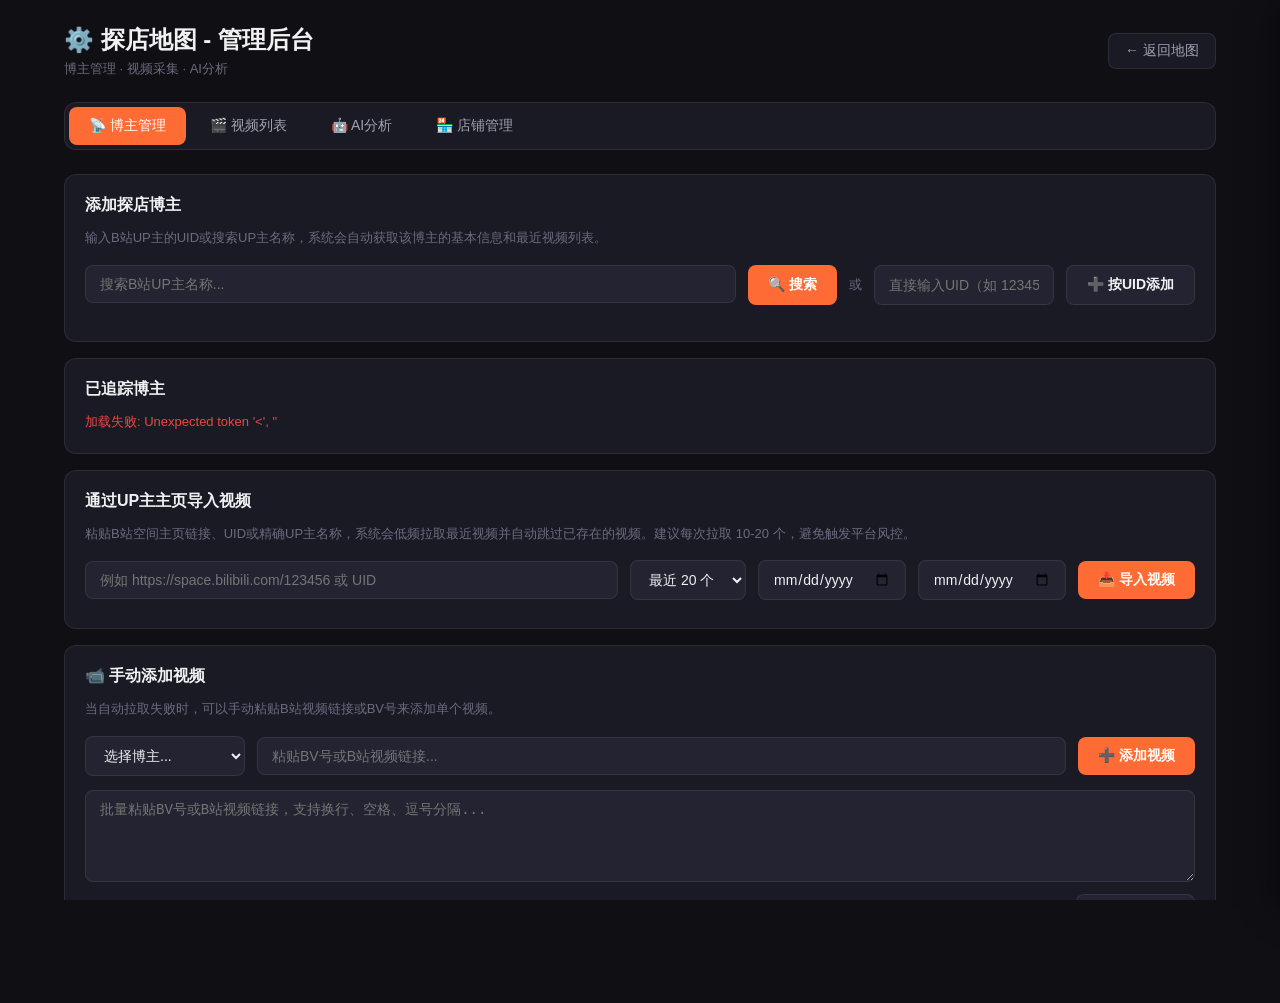
==== commit 8c127384: "添加了批量获取视频功能" ====
--- a/frontend/admin.html
+++ b/frontend/admin.html
@@ -216,6 +216,31 @@
       </div>
 
       <div class="info-card">
+        <h3>通过UP主主页导入视频</h3>
+        <p>粘贴B站空间主页链接、UID或精确UP主名称，系统会低频拉取最近视频并自动跳过已存在的视频。建议每次拉取 10-20 个，避免触发平台风控。</p>
+        <div style="display:flex;gap:12px;margin-top:16px;align-items:center;flex-wrap:wrap;">
+          <input type="text" id="importBloggerInput" placeholder="例如 https://space.bilibili.com/123456 或 UID"
+                 style="flex:1;min-width:320px;padding:10px 14px;border-radius:var(--radius-sm);background:var(--bg-tertiary);
+                 color:var(--text-primary);font-size:14px;border:1px solid var(--border);"
+                 onkeyup="if(event.key==='Enter')importBloggerVideos()">
+          <select id="importVideoCount" style="padding:10px 14px;border-radius:var(--radius-sm);background:var(--bg-tertiary);
+            color:var(--text-primary);font-size:14px;border:1px solid var(--border);">
+            <option value="10">最近 10 个</option>
+            <option value="20" selected>最近 20 个</option>
+            <option value="30">最近 30 个</option>
+          </select>
+          <input type="date" id="importStartDate" title="开始日期"
+                 style="padding:10px 14px;border-radius:var(--radius-sm);background:var(--bg-tertiary);
+                 color:var(--text-primary);font-size:14px;border:1px solid var(--border);">
+          <input type="date" id="importEndDate" title="结束日期"
+                 style="padding:10px 14px;border-radius:var(--radius-sm);background:var(--bg-tertiary);
+                 color:var(--text-primary);font-size:14px;border:1px solid var(--border);">
+          <button class="btn btn-primary" onclick="importBloggerVideos()">📥 导入视频</button>
+        </div>
+        <div id="importBloggerResult" style="margin-top:8px;font-size:13px;color:var(--text-muted);"></div>
+      </div>
+
+      <div class="info-card">
         <h3>📹 手动添加视频</h3>
         <p>当自动拉取失败时，可以手动粘贴B站视频链接或BV号来添加单个视频。</p>
         <div style="display:flex;gap:12px;margin-top:16px;align-items:center;flex-wrap:wrap;">
@@ -227,6 +252,15 @@
                  style="flex:1;min-width:280px;padding:10px 14px;border-radius:var(--radius-sm);background:var(--bg-tertiary);
                  color:var(--text-primary);font-size:14px;border:1px solid var(--border);">
           <button class="btn btn-primary" onclick="addVideoByBV()">➕ 添加视频</button>
+        </div>
+        <div style="margin-top:14px;">
+          <textarea id="bvBatchInput" placeholder="批量粘贴BV号或B站视频链接，支持换行、空格、逗号分隔..."
+                    style="width:100%;min-height:92px;padding:10px 14px;border-radius:var(--radius-sm);background:var(--bg-tertiary);
+                    color:var(--text-primary);font-size:14px;border:1px solid var(--border);resize:vertical;"></textarea>
+          <div style="display:flex;justify-content:space-between;align-items:center;margin-top:8px;gap:12px;">
+            <span style="font-size:12px;color:var(--text-muted);">适合空间页批量拉取被风控时使用；单次最多处理 50 条。</span>
+            <button class="btn btn-secondary" onclick="addVideosByBVBatch()">📦 批量添加</button>
+          </div>
         </div>
         <div id="bvResult" style="margin-top:8px;font-size:13px;"></div>
       </div>
@@ -281,7 +315,6 @@
   <div class="toast-admin" id="adminToast"></div>
 
   <script src="js/api.js"></script>
-  <script src="js/data.js"></script>
   <script>
     // ==================== 标签页切换 ====================
     function switchTab(name) {
@@ -390,6 +423,32 @@
       } catch (e) { toast('拉取失败: ' + e.message, 'error'); }
     }
 
+    async function importBloggerVideos() {
+      const input = document.getElementById('importBloggerInput').value.trim();
+      const count = Number(document.getElementById('importVideoCount').value || 20);
+      const startDate = document.getElementById('importStartDate').value;
+      const endDate = document.getElementById('importEndDate').value;
+      const resultDiv = document.getElementById('importBloggerResult');
+      if (!input) return toast('请输入UP主主页链接、UID或名称', 'error');
+      if (startDate && endDate && startDate > endDate) {
+        return toast('开始日期不能晚于结束日期', 'error');
+      }
+
+      resultDiv.innerHTML = '<span class="loading-inline"></span> 正在导入，日期范围会按发布时间过滤，建议不要连续高频操作...';
+      try {
+        const result = await API.importBloggerVideos(input, count, startDate, endDate);
+        const d = result.data || {};
+        resultDiv.innerHTML = `<span style="color:#22c55e;">✅ ${result.message}</span>`;
+        toast(result.message || `已导入 ${d.new_videos || 0} 个新视频`, 'success');
+        document.getElementById('importBloggerInput').value = '';
+        await loadBloggers();
+        await loadVideos();
+      } catch (e) {
+        resultDiv.innerHTML = `<span style="color:#ef4444;">❌ ${e.message}</span>`;
+        toast('导入失败: ' + e.message, 'error');
+      }
+    }
+
     async function deleteBlogger(id) {
       if (!confirm("确定删除该店铺？此操作不可撤销。")) return;
       try { await API.deleteBlogger(id); toast('已删除'); loadBloggers(); }
@@ -414,6 +473,31 @@
       } catch (e) {
         resultDiv.innerHTML = `<span style="color:#ef4444;">❌ ${e.message}</span>`;
         toast('添加失败: ' + e.message, 'error');
+      }
+    }
+
+    async function addVideosByBVBatch() {
+      const text = document.getElementById('bvBatchInput').value.trim();
+      const bloggerId = document.getElementById('bvBloggerSelect').value;
+      const resultDiv = document.getElementById('bvResult');
+
+      if (!text) return toast('请粘贴BV号或视频链接', 'error');
+      if (!bloggerId) return toast('请选择所属博主', 'error');
+
+      resultDiv.innerHTML = '<span class="loading-inline"></span> 正在批量获取视频信息...';
+      try {
+        const result = await API.addVideosByBVBatch(text, bloggerId);
+        const data = result.data || {};
+        const failedText = data.failed && data.failed.length
+          ? `，失败 ${data.failed.length} 个`
+          : '';
+        resultDiv.innerHTML = `<span style="color:#22c55e;">✅ ${result.message}${failedText}</span>`;
+        document.getElementById('bvBatchInput').value = '';
+        toast(result.message, 'success');
+        loadVideos();
+      } catch (e) {
+        resultDiv.innerHTML = `<span style="color:#ef4444;">❌ ${e.message}</span>`;
+        toast('批量添加失败: ' + e.message, 'error');
       }
     }
 
@@ -458,17 +542,36 @@
       return { new: '待分析', analyzed: '已分析', no_store: '无店铺', skipped: '已跳过' }[s] || s;
     }
 
+    /**
+     * 分析单个视频 — 流式获取步骤级进度
+     */
     async function analyzeVideo(vid) {
-      showAnalyzeProgress(true, 1);
-      document.getElementById('progressCurrent').textContent = '视频ID: ' + vid + ' - 分析中...';
-      try {
-        const result = await API.analyzeVideo(vid);
+      // 进度条显示 9 个步骤
+      showAnalyzeProgress(true, 9);
+      document.getElementById('progressText').textContent = '0 / 9 步';
+      document.getElementById('progressCurrent').textContent = '准备分析...';
+
+      try {
+        const result = await API.analyzeVideoStream(vid, (p) => {
+          updateProgress(p.step, p.total);
+          document.getElementById('progressText').textContent = p.step + ' / ' + p.total + ' 步';
+          document.getElementById('progressCurrent').textContent = p.name;
+        });
+
         showAnalyzeProgress(false);
-        toast(result.message, 'success');
+        const msg = `分析完成，识别到 ${result.stores_found} 家店铺`;
+        toast(msg, 'success');
         loadVideos();
+        // 如果当前在店铺管理标签页，也刷新店铺列表
+        if (document.getElementById('panel-stores').classList.contains('active')) {
+          loadStoreManage();
+        }
         // 通知地图刷新
         if (window.opener && window.opener.APP) window.opener.APP.refreshData();
-      } catch (e) { showAnalyzeProgress(false); toast('分析失败: ' + e.message, 'error'); }
+      } catch (e) {
+        showAnalyzeProgress(false);
+        toast('分析失败: ' + e.message, 'error');
+      }
     }
 
     // ==================== 批量分析 ====================
@@ -505,27 +608,41 @@
       document.getElementById('selectedCount').textContent = count ? `已选 ${count} 个视频` : '未选择视频';
     }
 
+    /**
+     * 批量分析 — 逐个流式分析，进度条显示视频级进度 + 当前视频步骤详情
+     */
     async function batchAnalyze() {
       const ids = [...document.querySelectorAll('.analyze-checkbox:checked')].map(cb => parseInt(cb.value));
       if (!ids.length) return toast('请先选择视频', 'error');
+
       showAnalyzeProgress(true, ids.length);
-      document.getElementById('progressCurrent').textContent = '开始批量分析 ' + ids.length + ' 个视频...'
+      document.getElementById('progressText').textContent = '0 / ' + ids.length + ' 个视频';
+      document.getElementById('progressCurrent').textContent = '开始批量分析...';
+
       let done = 0;
       for (const vid of ids) {
         updateProgress(done, ids.length);
-        document.getElementById('progressCurrent').textContent = '视频ID: ' + vid;
-        try { await API.analyzeVideo(vid); } catch (e) {}
-        done++;
+        document.getElementById('progressText').textContent = done + ' / ' + ids.length + ' 个视频';
+
+        try {
+          await API.analyzeVideoStream(vid, (p) => {
+            document.getElementById('progressCurrent').textContent =
+              `视频 #${vid} — ${p.name} (${p.step}/${p.total})`;
+          });
+          done++;
+        } catch (e) {
+          // 跳过失败的视频，继续下一个
+          done++;
+          document.getElementById('progressCurrent').textContent =
+            `视频 #${vid} — ⚠️ 失败 (${e.message.slice(0, 40)})`;
+          await new Promise(r => setTimeout(r, 800)); // 让用户看到错误
+        }
       }
+
       updateProgress(done, ids.length);
+      document.getElementById('progressText').textContent = done + ' / ' + ids.length + ' 个视频';
       document.getElementById('progressCurrent').textContent = '分析完成！';
-      setTimeout(() => { showAnalyzeProgress(false); loadAnalyzeList(); loadVideos(); }, 1000);
-      try {
-        const result = await API.batchAnalyze(ids);
-        toast(result.message, 'success');
-        loadAnalyzeList();
-        loadVideos();
-      } catch (e) { toast('批量分析失败', 'error'); }
+      setTimeout(() => { showAnalyzeProgress(false); loadAnalyzeList(); loadVideos(); }, 1500);
     }
 
     // ==================== 店铺管理 ====================
--- a/frontend/css/style.css
+++ b/frontend/css/style.css
@@ -277,6 +277,43 @@
 
 .custom-marker:hover .marker-pulse {
   animation-duration: 1s;
+}
+
+.cluster-marker {
+  background: transparent;
+  border: none;
+}
+
+.cluster-bubble {
+  display: flex;
+  align-items: center;
+  justify-content: center;
+  gap: 2px;
+  border-radius: 50%;
+  background: var(--cluster-color, var(--accent));
+  border: 2px solid rgba(255, 255, 255, 0.92);
+  color: #fff;
+  box-shadow: 0 0 0 6px rgba(255, 107, 53, 0.18),
+              0 10px 26px rgba(0, 0, 0, 0.34);
+  font-weight: 800;
+  transition: transform var(--transition-spring), box-shadow var(--transition);
+}
+
+.cluster-bubble span {
+  font-size: 16px;
+  line-height: 1;
+}
+
+.cluster-bubble small {
+  font-size: 10px;
+  line-height: 1;
+  opacity: 0.9;
+}
+
+.cluster-marker:hover .cluster-bubble {
+  transform: scale(1.12);
+  box-shadow: 0 0 0 8px rgba(255, 107, 53, 0.22),
+              0 14px 32px rgba(0, 0, 0, 0.42);
 }
 
 /* Cluster marker */
@@ -684,6 +721,98 @@
   font-size: 11px;
   color: var(--text-muted);
   margin-top: 2px;
+}
+
+.rating-badge,
+.rating-pill {
+  display: inline-flex;
+  align-items: center;
+  width: fit-content;
+  max-width: 100%;
+  border-radius: 999px;
+  border: 1px solid rgba(255, 255, 255, 0.1);
+  line-height: 1.2;
+  white-space: nowrap;
+}
+
+.rating-badge {
+  padding: 6px 10px;
+  font-size: 13px;
+}
+
+.rating-pill {
+  padding: 4px 8px;
+  font-size: 11px;
+  letter-spacing: 0;
+}
+
+.rating-level-5 {
+  color: #ffcf70;
+  background: rgba(255, 180, 70, 0.14);
+  border-color: rgba(255, 180, 70, 0.32);
+}
+
+.rating-level-4 {
+  color: #7ee0aa;
+  background: rgba(62, 190, 120, 0.14);
+  border-color: rgba(62, 190, 120, 0.28);
+}
+
+.rating-level-3 {
+  color: #91c7ff;
+  background: rgba(69, 146, 220, 0.14);
+  border-color: rgba(69, 146, 220, 0.28);
+}
+
+.rating-level-2 {
+  color: #ffb08a;
+  background: rgba(255, 107, 53, 0.12);
+  border-color: rgba(255, 107, 53, 0.28);
+}
+
+.rating-level-1 {
+  color: #ff8c8c;
+  background: rgba(239, 68, 68, 0.14);
+  border-color: rgba(239, 68, 68, 0.3);
+}
+
+.rating-empty {
+  color: var(--text-muted);
+  background: rgba(255, 255, 255, 0.04);
+}
+
+.detail-source-video {
+  margin-top: 10px;
+  padding: 12px;
+  border-radius: var(--radius-sm);
+  background: rgba(255, 255, 255, 0.045);
+  border: 1px solid var(--border);
+}
+
+.source-video-title {
+  color: var(--text-secondary);
+  font-size: 13px;
+  line-height: 1.45;
+  display: -webkit-box;
+  -webkit-line-clamp: 2;
+  -webkit-box-orient: vertical;
+  overflow: hidden;
+}
+
+.source-video-btn {
+  margin-top: 10px;
+  padding: 7px 12px;
+  border-radius: var(--radius-sm);
+  color: #fff;
+  background: #00a1d6;
+  font-size: 12px;
+  font-weight: 700;
+  transition: all var(--transition);
+}
+
+.source-video-btn:hover {
+  background: #19b5e8;
+  transform: translateY(-1px);
 }
 
 /* ============================================
@@ -873,3 +1002,367 @@
   .top-bar .stats { display: none; }
   .search-box input { width: 120px; }
 }
+
+/* --- Loading Spinner --- */
+.loading-spinner {
+  width: 40px;
+  height: 40px;
+  margin: 0 auto 8px;
+  border: 3px solid var(--bg-tertiary);
+  border-top-color: var(--accent);
+  border-radius: 50%;
+  animation: spin 0.8s linear infinite;
+}
+
+@keyframes spin {
+  to { transform: rotate(360deg); }
+}
+
+/* --- 当前位置定位按钮 --- */
+.leaflet-locate-btn {
+  width: 36px;
+  height: 36px;
+  border: 2px solid rgba(255,255,255,0.3);
+  border-radius: 50%;
+  background: var(--bg-secondary);
+  color: var(--text-primary);
+  font-size: 18px;
+  line-height: 1;
+  cursor: pointer;
+  box-shadow: 0 2px 8px rgba(0,0,0,0.4);
+  display: flex;
+  align-items: center;
+  justify-content: center;
+  transition: all 0.2s ease;
+}
+.leaflet-locate-btn:hover {
+  background: var(--accent);
+  color: #fff;
+  border-color: var(--accent);
+}
+.leaflet-locate-btn.locating {
+  animation: spin 1s linear infinite;
+  background: var(--accent);
+  color: #fff;
+  border-color: var(--accent);
+}
+
+/* ============================================
+   Mobile App Shell for public map page
+   ============================================ */
+.mobile-app {
+  --app-safe-top: env(safe-area-inset-top, 0px);
+  --app-safe-bottom: env(safe-area-inset-bottom, 0px);
+  min-height: 100svh;
+  height: 100svh;
+  overflow: hidden;
+  background: #0d1016;
+}
+
+.mobile-app #map {
+  position: absolute;
+  inset: 0;
+  height: 100svh;
+}
+
+.mobile-app .top-bar {
+  top: calc(10px + var(--app-safe-top));
+  left: 10px;
+  right: 10px;
+  transform: none;
+  width: auto;
+  max-width: 520px;
+  margin: 0 auto;
+  min-height: 54px;
+  display: grid;
+  grid-template-columns: auto minmax(0, 1fr) auto;
+  gap: 10px;
+  padding: 8px 10px;
+  border-radius: 22px;
+  background: rgba(18, 20, 28, 0.88);
+  box-shadow: 0 12px 36px rgba(0, 0, 0, 0.42);
+}
+
+.mobile-app .top-bar:hover {
+  box-shadow: 0 12px 36px rgba(0, 0, 0, 0.42);
+}
+
+.mobile-app .top-bar .logo {
+  width: 38px;
+  height: 38px;
+  justify-content: center;
+  border-radius: 16px;
+  background: rgba(255, 107, 53, 0.12);
+  font-size: 18px;
+}
+
+.mobile-app .top-bar .logo .logo-text,
+.mobile-app .stats {
+  display: none;
+}
+
+.mobile-app .search-box,
+.mobile-app .search-box input {
+  width: 100%;
+  min-width: 0;
+}
+
+.mobile-app .search-box input,
+.mobile-app .search-box input:focus {
+  width: 100%;
+  height: 38px;
+  padding: 8px 12px 8px 36px;
+  border-radius: 15px;
+  font-size: 14px;
+  background: rgba(255, 255, 255, 0.08);
+}
+
+.mobile-app .admin-link {
+  width: 38px;
+  height: 38px;
+  border-radius: 16px;
+  background: rgba(255, 255, 255, 0.08);
+}
+
+.mobile-app .leaflet-top.leaflet-left {
+  top: calc(72px + var(--app-safe-top));
+  left: 10px;
+}
+
+.mobile-app .leaflet-bottom.leaflet-right {
+  bottom: calc(178px + var(--app-safe-bottom));
+}
+
+.mobile-app .category-bar {
+  left: 10px;
+  right: 10px;
+  bottom: calc(116px + var(--app-safe-bottom));
+  transform: none;
+  width: auto;
+  max-width: 520px;
+  margin: 0 auto;
+  justify-content: flex-start;
+  overflow-x: auto;
+  overflow-y: hidden;
+  padding: 8px;
+  border-radius: 20px;
+  scroll-snap-type: x proximity;
+  background: rgba(18, 20, 28, 0.84);
+}
+
+.mobile-app .category-bar::-webkit-scrollbar {
+  display: none;
+}
+
+.mobile-app .category-btn {
+  min-height: 38px;
+  padding: 8px 12px;
+  border-radius: 14px;
+  font-size: 13px;
+  scroll-snap-align: start;
+  background: rgba(255, 255, 255, 0.05);
+}
+
+.mobile-app .category-btn .cat-label {
+  display: inline;
+}
+
+.mobile-app .category-btn.active {
+  background: var(--accent);
+}
+
+.mobile-app .sidebar {
+  position: fixed;
+  top: auto;
+  left: 0;
+  right: 0;
+  bottom: 0;
+  width: 100% !important;
+  max-width: 560px;
+  height: min(66svh, 620px);
+  margin: 0 auto;
+  z-index: 1002;
+  border-radius: 26px 26px 0 0;
+  border-left: 0;
+  border-right: 0;
+  border-bottom: 0;
+  background: rgba(20, 22, 31, 0.94);
+  box-shadow: 0 -18px 48px rgba(0, 0, 0, 0.48);
+  transform: translateY(0);
+  will-change: height, transform;
+}
+
+.mobile-app .sidebar.collapsed {
+  width: 100% !important;
+  height: calc(94px + var(--app-safe-bottom));
+}
+
+.mobile-app .sidebar::before {
+  content: "";
+  position: absolute;
+  top: 9px;
+  left: 50%;
+  width: 44px;
+  height: 4px;
+  transform: translateX(-50%);
+  border-radius: 999px;
+  background: rgba(255, 255, 255, 0.22);
+}
+
+.mobile-app .sidebar-toggle {
+  top: 18px;
+  right: 18px;
+  width: 34px;
+  height: 34px;
+  border-radius: 14px;
+  font-size: 18px;
+  background: rgba(255, 255, 255, 0.08);
+}
+
+.mobile-app .sidebar-header {
+  min-height: 78px;
+  padding: 24px 64px 12px 20px;
+  border-bottom: 1px solid var(--border);
+}
+
+.mobile-app .sidebar-header h2 {
+  font-size: 18px;
+  line-height: 1.25;
+  -webkit-text-fill-color: currentColor;
+  background: none;
+}
+
+.mobile-app .sidebar-header .subtitle {
+  margin-top: 4px;
+  font-size: 12px;
+}
+
+.mobile-app .sidebar-content {
+  padding: 12px 14px calc(18px + var(--app-safe-bottom));
+  overscroll-behavior: contain;
+}
+
+.mobile-app .sidebar.collapsed .sidebar-content {
+  display: none;
+}
+
+.mobile-app .store-card {
+  min-height: 106px;
+  padding: 14px;
+  margin-bottom: 10px;
+  border-radius: 18px;
+  background: rgba(255, 255, 255, 0.065);
+}
+
+.mobile-app .store-card:hover {
+  transform: none;
+}
+
+.mobile-app .store-card .store-name {
+  font-size: 16px;
+}
+
+.mobile-app .store-card .store-meta {
+  flex-wrap: wrap;
+  row-gap: 4px;
+}
+
+.mobile-app .detail-overlay {
+  top: auto;
+  left: 0;
+  right: 0;
+  bottom: 0;
+  width: 100%;
+  max-width: 560px;
+  height: min(82svh, 720px);
+  margin: 0 auto;
+  border-left: 0;
+  border-top: 1px solid var(--border);
+  border-radius: 28px 28px 0 0;
+  transform: translateY(100%);
+  background: rgba(20, 22, 31, 0.97);
+}
+
+.mobile-app .detail-overlay.open {
+  transform: translateY(0);
+}
+
+.mobile-app .detail-header {
+  padding: 24px 60px 14px 20px;
+}
+
+.mobile-app .detail-header::before {
+  content: "";
+  position: absolute;
+  top: 9px;
+  left: 50%;
+  width: 44px;
+  height: 4px;
+  transform: translateX(-50%);
+  border-radius: 999px;
+  background: rgba(255, 255, 255, 0.22);
+}
+
+.mobile-app .detail-close {
+  top: 22px;
+  right: 18px;
+  width: 36px;
+  height: 36px;
+  border-radius: 14px;
+}
+
+.mobile-app .detail-name {
+  font-size: 21px;
+  line-height: 1.25;
+}
+
+.mobile-app .detail-body {
+  padding: 16px 18px calc(22px + var(--app-safe-bottom));
+}
+
+.mobile-app .detail-info-grid {
+  grid-template-columns: 1fr 1fr;
+  gap: 10px;
+}
+
+.mobile-app .detail-locate-btn {
+  min-height: 42px;
+  padding: 10px 16px;
+  border-radius: 14px;
+}
+
+.mobile-app .detail-backdrop {
+  z-index: 1098;
+}
+
+.mobile-app .toast {
+  bottom: calc(116px + var(--app-safe-bottom));
+  max-width: calc(100vw - 32px);
+}
+
+@media (min-width: 720px) {
+  .mobile-app .top-bar,
+  .mobile-app .category-bar,
+  .mobile-app .sidebar,
+  .mobile-app .detail-overlay {
+    max-width: 560px;
+  }
+}
+
+@media (max-width: 380px) {
+  .mobile-app .category-bar {
+    bottom: calc(108px + var(--app-safe-bottom));
+  }
+
+  .mobile-app .category-btn {
+    padding-inline: 10px;
+  }
+
+  .mobile-app .sidebar.collapsed {
+    height: calc(88px + var(--app-safe-bottom));
+  }
+
+  .mobile-app .detail-info-grid {
+    grid-template-columns: 1fr;
+  }
+}
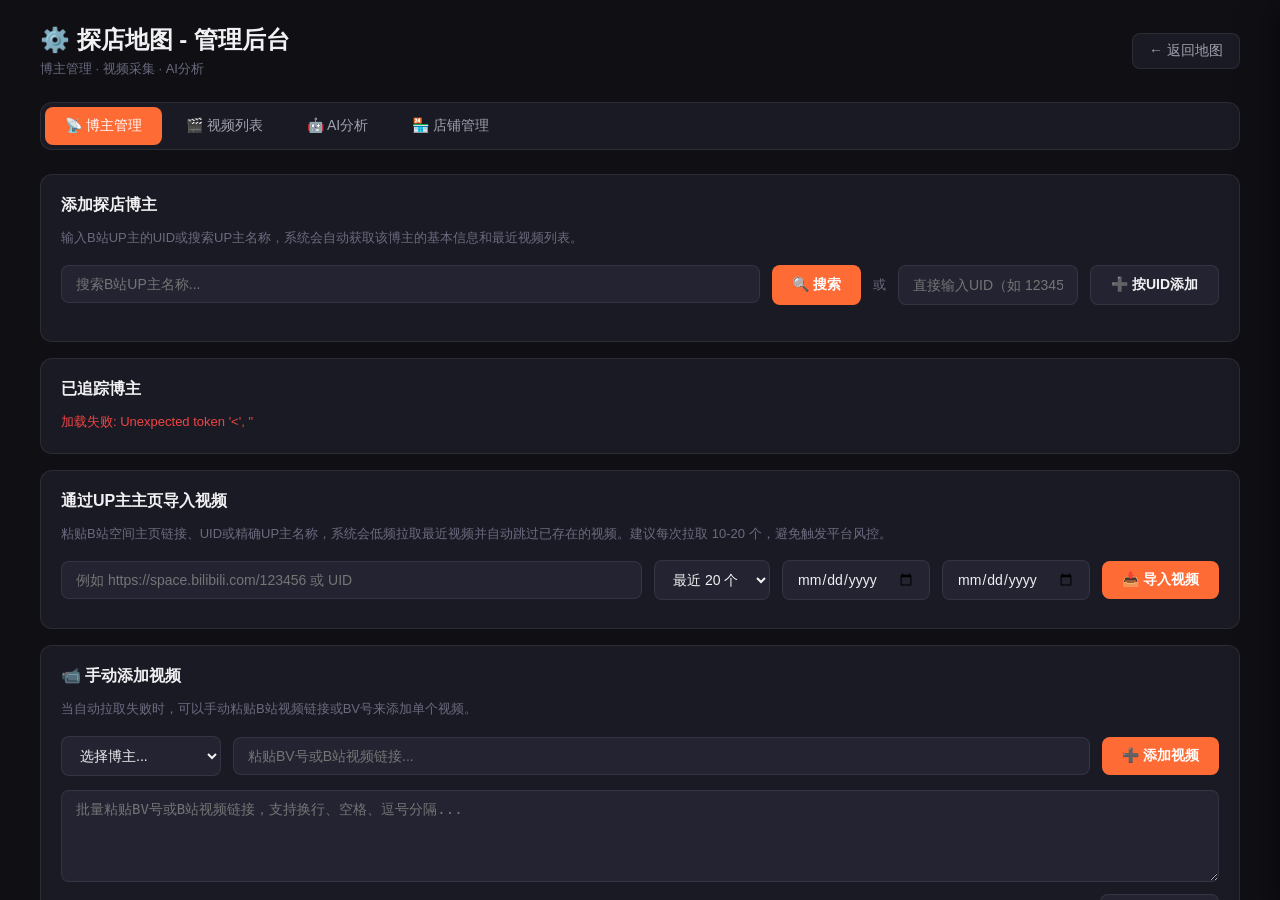
==== commit 17c6e592: "加上了滚轮" ====
--- a/frontend/admin.html
+++ b/frontend/admin.html
@@ -6,7 +6,16 @@
   <title>管理后台 - 探店地图</title>
   <link rel="stylesheet" href="css/style.css">
   <style>
-    .admin-page { padding: 24px; max-width: 1200px; margin: 0 auto; min-height: 100vh; }
+    html, body { width: 100%; height: 100%; overflow: hidden; }
+    body { overscroll-behavior-y: contain; }
+    .admin-page {
+      height: 100vh;
+      overflow-y: auto;
+      overflow-x: hidden;
+      padding: 24px max(24px, calc((100vw - 1200px) / 2)) 80px;
+      margin: 0;
+      -webkit-overflow-scrolling: touch;
+    }
     .admin-header { display: flex; align-items: center; justify-content: space-between; margin-bottom: 24px; }
     .admin-header h1 { font-size: 24px; color: var(--text-primary); }
     .back-link { color: var(--text-secondary); text-decoration: none; font-size: 14px; padding: 8px 16px;
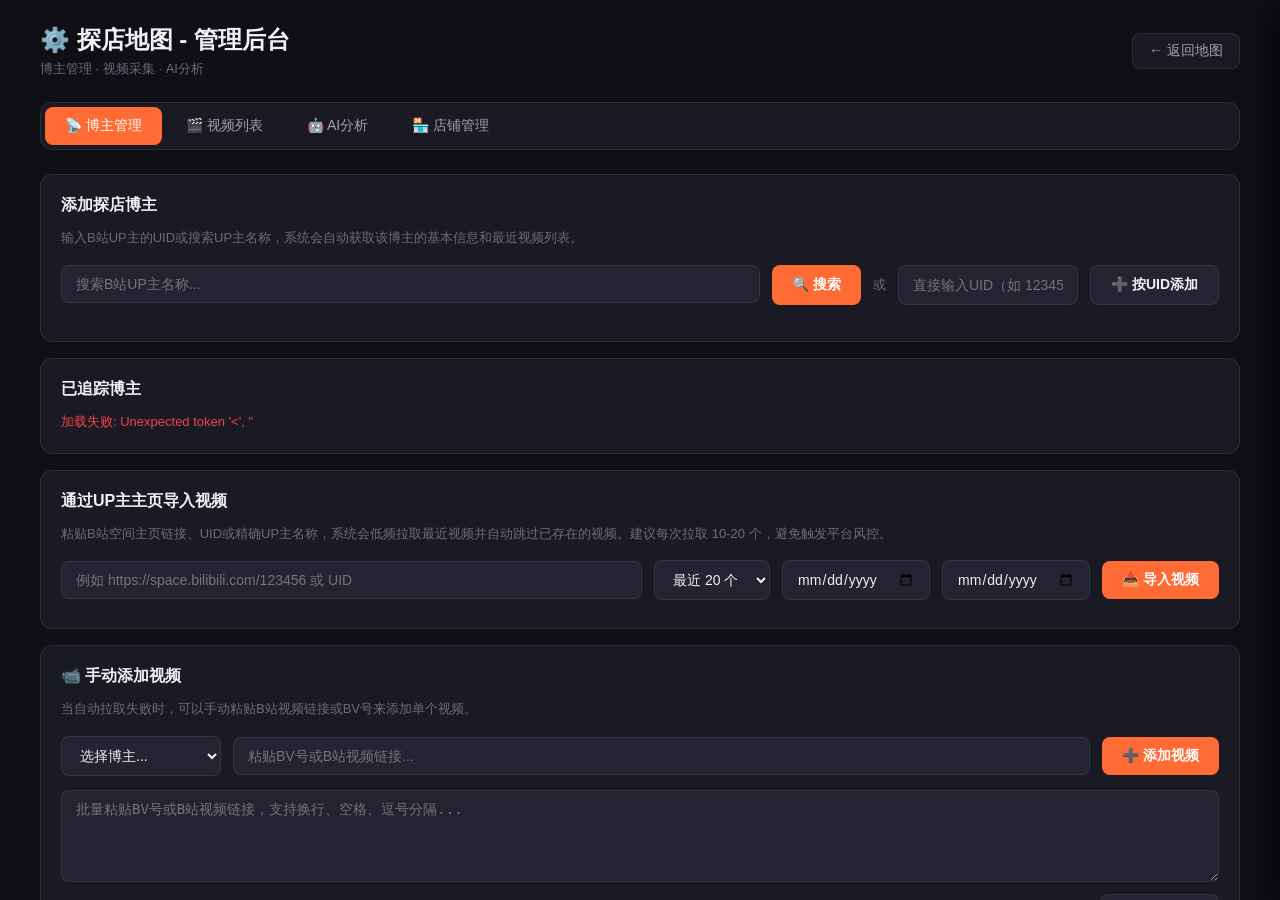
==== commit 3934f2a2: "添加了支持修改店铺信息的功能" ====
--- a/frontend/admin.html
+++ b/frontend/admin.html
@@ -77,6 +77,40 @@
     th { color: var(--text-muted); font-weight: 600; font-size: 12px; text-transform: uppercase; letter-spacing: 0.05em; }
     td { color: var(--text-secondary); }
     tr:hover td { background: rgba(255,255,255,0.02); }
+    .video-table { table-layout: fixed; min-width: 920px; }
+    .video-table .col-title { width: 28%; }
+    .video-table .col-blogger { width: 14%; }
+    .video-table .col-date { width: 12%; }
+    .video-table .col-play { width: 10%; }
+    .video-table .col-status { width: 10%; }
+    .video-table .col-actions { width: 24%; }
+    .video-table td,
+    .video-table th { vertical-align: middle; }
+    .video-title-cell,
+    .video-blogger-cell,
+    .video-date-cell,
+    .video-play-cell {
+      overflow: hidden;
+      text-overflow: ellipsis;
+      white-space: nowrap;
+    }
+    .video-title-cell a {
+      display: block;
+      max-width: 100%;
+      overflow: hidden;
+      text-overflow: ellipsis;
+      white-space: nowrap;
+    }
+    .video-actions-cell {
+      display: flex;
+      gap: 6px;
+      flex-wrap: nowrap;
+      align-items: center;
+    }
+    .video-actions-cell .btn {
+      padding: 5px 8px;
+      white-space: nowrap;
+    }
 
     /* Status badges */
     .badge { display: inline-block; padding: 2px 8px; border-radius: 10px; font-size: 11px; font-weight: 600; }
@@ -107,14 +141,16 @@
     .stat-card .stat-label { font-size: 12px; color: var(--text-muted); margin-top: 4px; }
 
   /* Progress modal */
-  .modal-overlay { position: fixed; top: 0; left: 0; width: 100%; height: 100%;
-    background: rgba(0,0,0,0.6); z-index: 9998; display: flex; align-items: center;
-    justify-content: center; }
+  .modal-overlay { position: fixed; right: 24px; bottom: 24px; width: min(440px, calc(100vw - 48px));
+    z-index: 9998; display: block; pointer-events: none; touch-action: none; }
   .modal-overlay.hidden { display: none; }
   .modal-box { background: var(--bg-secondary); border: 1px solid var(--border);
-    border-radius: var(--radius-lg); padding: 32px; max-width: 520px; width: 90%;
-    box-shadow: var(--shadow-lg); }
-  .modal-box h3 { font-size: 18px; color: var(--text-primary); margin-bottom: 16px; }
+    border-radius: var(--radius-md); padding: 18px; width: 100%;
+    box-shadow: var(--shadow-lg); pointer-events: auto; }
+  .progress-drag-handle { display: flex; align-items: center; justify-content: space-between;
+    gap: 12px; margin: -4px -4px 14px; padding: 4px; cursor: move; user-select: none; }
+  .modal-box h3 { font-size: 18px; color: var(--text-primary); margin: 0; }
+  .progress-drag-hint { color: var(--text-muted); font-size: 12px; white-space: nowrap; }
   .progress-bar-wrap { width: 100%; height: 8px; background: var(--bg-tertiary);
     border-radius: 4px; overflow: hidden; margin: 12px 0; }
   .progress-bar-fill { height: 100%; background: var(--accent); border-radius: 4px;
@@ -155,6 +191,33 @@
   .analysis-token { display: inline-flex; align-items: center; gap: 6px; padding: 6px 12px;
     border-radius: var(--radius-sm); background: var(--bg-tertiary); font-size: 12px;
     color: var(--text-secondary); margin-right: 8px; margin-bottom: 8px; }
+  .analysis-steps { display: flex; flex-direction: column; gap: 10px; }
+  .analysis-step { position: relative; padding: 12px 12px 12px 38px; border: 1px solid var(--border);
+    border-radius: var(--radius-sm); background: var(--bg-tertiary); }
+  .analysis-step::before { content: ''; position: absolute; left: 15px; top: 18px; bottom: -12px;
+    width: 1px; background: var(--border); }
+  .analysis-step:last-child::before { display: none; }
+  .analysis-step-dot { position: absolute; left: 8px; top: 14px; width: 15px; height: 15px;
+    border-radius: 50%; background: var(--text-muted); box-shadow: 0 0 0 3px var(--bg-secondary); }
+  .analysis-step.success .analysis-step-dot { background: #22c55e; }
+  .analysis-step.failed .analysis-step-dot { background: #ef4444; }
+  .analysis-step.running .analysis-step-dot { background: #f59e0b; }
+  .analysis-step-head { display: flex; align-items: center; justify-content: space-between; gap: 10px; }
+  .analysis-step-name { font-size: 13px; font-weight: 600; color: var(--text-primary); }
+  .analysis-step-time { flex-shrink: 0; color: var(--text-muted); font-size: 11px; }
+  .analysis-step-status { margin-top: 4px; color: var(--text-secondary); font-size: 12px; }
+  .analysis-step-summary { margin-top: 8px; padding: 8px 10px; border-radius: var(--radius-sm);
+    background: var(--bg-primary); color: var(--text-muted); font-size: 11px; line-height: 1.5;
+    white-space: pre-wrap; word-break: break-word; }
+  .analysis-step-error { margin-top: 8px; color: #ef4444; font-size: 12px; line-height: 1.5; }
+  .pagination-bar { display: flex; align-items: center; justify-content: space-between; gap: 12px;
+    margin-top: 12px; padding: 10px 12px; border: 1px solid var(--border);
+    border-radius: var(--radius-sm); background: var(--bg-secondary); flex-wrap: wrap; }
+  .pagination-info { color: var(--text-muted); font-size: 12px; }
+  .pagination-actions { display: flex; align-items: center; gap: 8px; }
+  .page-size-select { padding: 6px 10px; border: 1px solid var(--border);
+    border-radius: var(--radius-sm); color: var(--text-primary); background: var(--bg-tertiary);
+    font-size: 12px; }
 
   </style>
 </head>
@@ -164,7 +227,10 @@
     <!-- Progress Modal -->
 <div id="analyzeProgressModal" class="modal-overlay hidden">
   <div class="modal-box">
-    <h3>正在AI分析视频...</h3>
+    <div class="progress-drag-handle" id="progressDragHandle">
+      <h3>正在AI分析视频...</h3>
+      <span class="progress-drag-hint">拖动移动</span>
+    </div>
     <div class="progress-bar-wrap"><div id="progressBarFill" class="progress-bar-fill"></div></div>
     <div class="progress-text" id="progressText">0 / 0</div>
     <div class="progress-current" id="progressCurrent">准备中...</div>
@@ -278,12 +344,12 @@
     <!-- ===== 视频列表 ===== -->
     <div id="panel-videos" class="panel">
       <div style="display:flex;gap:12px;margin-bottom:16px;align-items:center;">
-        <select id="videoBloggerFilter" onchange="loadVideos()"
+        <select id="videoBloggerFilter" onchange="resetVideoPage()"
                 style="padding:8px 12px;border-radius:var(--radius-sm);background:var(--bg-tertiary);
                 color:var(--text-primary);font-size:14px;border:1px solid var(--border);">
           <option value="">全部博主</option>
         </select>
-        <select id="videoStatusFilter" onchange="loadVideos()"
+        <select id="videoStatusFilter" onchange="resetVideoPage()"
                 style="padding:8px 12px;border-radius:var(--radius-sm);background:var(--bg-tertiary);
                 color:var(--text-primary);font-size:14px;border:1px solid var(--border);">
           <option value="">全部状态</option>
@@ -291,9 +357,15 @@
           <option value="analyzed">已分析</option>
           <option value="no_store">未识别到店铺</option>
         </select>
+        <input id="videoSearchInput" type="search" placeholder="搜索标题 / BV / 博主..."
+               oninput="debouncedVideoSearch()" onkeydown="if(event.key==='Enter'){resetVideoPage()}"
+               style="flex:1;min-width:220px;padding:8px 12px;border-radius:var(--radius-sm);background:var(--bg-tertiary);
+               color:var(--text-primary);font-size:14px;border:1px solid var(--border);">
+        <button class="btn btn-danger btn-sm" onclick="deleteSelectedVideos()">批量删除</button>
         <button class="btn btn-secondary btn-sm" onclick="loadVideos()">🔄 刷新</button>
       </div>
       <div id="videoList">加载中...</div>
+      <div id="videoPagination"></div>
     </div>
 
     <!-- ===== AI分析 ===== -->
@@ -313,18 +385,98 @@
     <!-- ===== 店铺管理 ===== -->
     <div id="panel-stores" class="panel">
       <div class="info-card">
-        <h3>店铺坐标管理</h3>
-        <p>对于没有坐标或坐标不准确的店铺，可以手动修改坐标，或重新地理编码。</p>
+        <h3>店铺信息复核</h3>
+        <p>这里展示 AI 从视频中提取出的店铺信息，可对用户端会展示的内容进行人工修正。</p>
+        <input id="storeSearchInput" type="search" placeholder="搜索店名 / 地址 / 分类 / 博主 / 菜品..."
+               oninput="debouncedStoreSearch()"
+               style="margin-top:14px;width:100%;padding:10px 14px;border-radius:var(--radius-sm);background:var(--bg-tertiary);
+               color:var(--text-primary);font-size:14px;border:1px solid var(--border);">
+        <div style="display:flex;gap:10px;margin-top:12px;align-items:center;">
+          <button class="btn btn-secondary btn-sm" onclick="toggleStoreChecks(true)">全选当前页</button>
+          <button class="btn btn-secondary btn-sm" onclick="toggleStoreChecks(false)">取消选择</button>
+          <button class="btn btn-danger btn-sm" onclick="deleteSelectedStores()">批量删除</button>
+        </div>
       </div>
       <div id="storeManageList">加载中...</div>
+      <div id="storePagination"></div>
     </div>
 
+  </div>
+
+  <div id="storeEditModal" class="analysis-backdrop" onclick="closeStoreEditModal()"></div>
+  <div id="storeEditPanel" class="analysis-detail-modal">
+    <div class="analysis-header">
+      <h3>编辑店铺信息</h3>
+      <button class="analysis-close" onclick="closeStoreEditModal()">×</button>
+    </div>
+    <div class="analysis-body">
+      <div class="form-group">
+        <label>店铺名称</label>
+        <input id="editStoreName" type="text">
+      </div>
+      <div class="form-row">
+        <div class="form-group">
+          <label>分类</label>
+          <input id="editStoreCategory" type="text">
+        </div>
+        <div class="form-group">
+          <label>人均价格</label>
+          <input id="editStoreAvgPrice" type="number" min="0" step="1">
+        </div>
+      </div>
+      <div class="form-row">
+        <div class="form-group">
+          <label>评分</label>
+          <input id="editStoreRating" type="number" min="0" max="5" step="0.1">
+        </div>
+        <div class="form-group">
+          <label>置信度</label>
+          <input id="editStoreConfidence" type="number" min="0" max="1" step="0.01">
+        </div>
+      </div>
+      <div class="form-group">
+        <label>地址</label>
+        <input id="editStoreAddress" type="text">
+      </div>
+      <div class="form-row">
+        <div class="form-group">
+          <label>纬度</label>
+          <input id="editStoreLat" type="number" step="0.000001">
+        </div>
+        <div class="form-group">
+          <label>经度</label>
+          <input id="editStoreLng" type="number" step="0.000001">
+        </div>
+      </div>
+      <div class="form-group">
+        <label>推荐菜品（用逗号或换行分隔）</label>
+        <textarea id="editStoreDishes" rows="3"></textarea>
+      </div>
+      <div class="form-group">
+        <label>标签（用逗号或换行分隔）</label>
+        <textarea id="editStoreTags" rows="3"></textarea>
+      </div>
+      <div class="form-group">
+        <label>推荐备注</label>
+        <textarea id="editStoreNote" rows="4"></textarea>
+      </div>
+      <div style="display:flex;gap:10px;justify-content:flex-end;">
+        <button class="btn btn-secondary" onclick="closeStoreEditModal()">取消</button>
+        <button class="btn btn-primary" onclick="saveStoreEdit()">保存修改</button>
+      </div>
+    </div>
   </div>
 
   <div class="toast-admin" id="adminToast"></div>
 
   <script src="js/api.js"></script>
   <script>
+    const videoPager = { page: 1, pageSize: 20, total: 0 };
+    const storePager = { page: 1, pageSize: 20, total: 0 };
+    let videoSearchTimer = null;
+    let storeSearchTimer = null;
+    initProgressDrag();
+
     // ==================== 标签页切换 ====================
     function switchTab(name) {
       const labels = {bloggers:'博主',videos:'视频',analyze:'AI',stores:'店铺'};
@@ -342,6 +494,62 @@
       const el = document.getElementById('adminToast');
       el.textContent = msg; el.className = 'toast-admin ' + (type || '') + ' show';
       clearTimeout(el._t); el._t = setTimeout(() => el.classList.remove('show'), 2500);
+    }
+
+    function clampPage(page, total, pageSize) {
+      const totalPages = Math.max(1, Math.ceil((total || 0) / pageSize));
+      return Math.min(Math.max(1, page), totalPages);
+    }
+
+    function renderPagination(containerId, pager, onPageFn, onSizeFn) {
+      const el = document.getElementById(containerId);
+      if (!el) return;
+      const total = Number(pager.total || 0);
+      if (!total) { el.innerHTML = ''; return; }
+      const totalPages = Math.max(1, Math.ceil(total / pager.pageSize));
+      const start = (pager.page - 1) * pager.pageSize + 1;
+      const end = Math.min(total, pager.page * pager.pageSize);
+      el.innerHTML = `
+        <div class="pagination-bar">
+          <div class="pagination-info">显示 ${start}-${end} / 共 ${total} 条，第 ${pager.page} / ${totalPages} 页</div>
+          <div class="pagination-actions">
+            <select class="page-size-select" onchange="${onSizeFn}(this.value)">
+              ${[20, 50, 100].map(size => `<option value="${size}" ${pager.pageSize === size ? 'selected' : ''}>每页 ${size}</option>`).join('')}
+            </select>
+            <button class="btn btn-secondary btn-xs" ${pager.page <= 1 ? 'disabled' : ''} onclick="${onPageFn}(${pager.page - 1})">上一页</button>
+            <button class="btn btn-secondary btn-xs" ${pager.page >= totalPages ? 'disabled' : ''} onclick="${onPageFn}(${pager.page + 1})">下一页</button>
+          </div>
+        </div>
+      `;
+    }
+
+    function debouncedVideoSearch() {
+      clearTimeout(videoSearchTimer);
+      videoSearchTimer = setTimeout(resetVideoPage, 250);
+    }
+
+    function debouncedStoreSearch() {
+      clearTimeout(storeSearchTimer);
+      storeSearchTimer = setTimeout(() => {
+        storePager.page = 1;
+        loadStoreManage();
+      }, 250);
+    }
+
+    function matchesStoreSearch(store, keyword) {
+      const q = String(keyword || '').trim().toLowerCase();
+      if (!q) return true;
+      const values = [
+        store.name,
+        store.address,
+        store.category,
+        store.blogger_name,
+        store.source_video_title,
+        store.note,
+        ...(Array.isArray(store.recommend_dishes) ? store.recommend_dishes : []),
+        ...(Array.isArray(store.tags) ? store.tags : [])
+      ];
+      return values.filter(Boolean).join(' ').toLowerCase().includes(q);
     }
 
     // ==================== 博主管理 ====================
@@ -511,30 +719,73 @@
     }
 
     // ==================== 视频管理 ====================
+    function resetVideoPage() {
+      videoPager.page = 1;
+      loadVideos();
+    }
+
+    function changeVideoPage(page) {
+      videoPager.page = page;
+      loadVideos();
+    }
+
+    function changeVideoPageSize(value) {
+      videoPager.pageSize = parseInt(value, 10) || 20;
+      videoPager.page = 1;
+      loadVideos();
+    }
+
     async function loadVideos() {
       const list = document.getElementById('videoList');
       list.innerHTML = '<span class="loading-inline"></span> 加载中...';
       try {
-        const params = {};
+        const params = {
+          include_total: 1,
+          limit: videoPager.pageSize,
+          offset: (videoPager.page - 1) * videoPager.pageSize
+        };
         const bid = document.getElementById('videoBloggerFilter').value;
         const st = document.getElementById('videoStatusFilter').value;
+        const q = document.getElementById('videoSearchInput').value.trim();
         if (bid) params.blogger_id = bid;
         if (st) params.status = st;
-        const videos = await API.getVideos(params);
-        if (!videos.length) { list.innerHTML = '<p style="color:var(--text-muted);padding:20px;">暂无视频，请先添加博主并拉取视频。</p>'; return; }
-
-        list.innerHTML = `<div class="table-wrap"><table>
-          <thead><tr><th>标题</th><th>博主</th><th>日期</th><th>播放</th><th>状态</th><th>操作</th></tr></thead>
-          <tbody>${videos.map(v => `
+        if (q) params.q = q;
+        const pageData = await API.getVideos(params);
+        const videos = pageData.items || [];
+        videoPager.total = pageData.total || 0;
+        const fixedPage = clampPage(videoPager.page, videoPager.total, videoPager.pageSize);
+        if (fixedPage !== videoPager.page) {
+          videoPager.page = fixedPage;
+          return loadVideos();
+        }
+        renderPagination('videoPagination', videoPager, 'changeVideoPage', 'changeVideoPageSize');
+        if (!videos.length) {
+          list.innerHTML = '<p style="color:var(--text-muted);padding:20px;">当前筛选条件下暂无视频。</p>';
+          return;
+        }
+
+        const grouped = groupItemsByCity(videos);
+        list.innerHTML = renderCityGroups(grouped, videosInCity => `<div class="table-wrap"><table class="video-table">
+          <thead><tr>
+            <th style="width:36px;"><input type="checkbox" onchange="toggleVideoChecks(this.checked)"></th>
+            <th class="col-title">标题</th>
+            <th class="col-blogger">博主</th>
+            <th class="col-date">日期</th>
+            <th class="col-play">播放</th>
+            <th class="col-status">状态</th>
+            <th class="col-actions">操作</th>
+          </tr></thead>
+          <tbody>${videosInCity.map(v => `
             <tr>
-              <td style="max-width:340px;overflow:hidden;text-overflow:ellipsis;white-space:nowrap;" title="${v.title}">
+              <td><input type="checkbox" class="video-row-checkbox" value="${v.id}"></td>
+              <td class="video-title-cell" title="${v.title}">
                 <a href="${v.url}" target="_blank" style="color:var(--text-primary);">${v.title}</a>
               </td>
-              <td>${v.blogger_name || '-'}</td>
-              <td>${v.publish_date || '-'}</td>
-              <td>${v.play_count || '-'}</td>
-              <td><span class="badge badge-${v.status}">${statusLabel(v.status)}</span></td>
-              <td>
+              <td class="video-blogger-cell" title="${v.blogger_name || '-'}">${v.blogger_name || '-'}</td>
+              <td class="video-date-cell">${v.publish_date || '-'}</td>
+              <td class="video-play-cell">${v.play_count || '-'}</td>
+              <td><span class="badge badge-${v.status}">${statusLabel(v.status)}</span><div style="font-size:11px;color:var(--text-muted);margin-top:4px;">店铺 ${v.active_store_count || 0}</div></td>
+              <td class="video-actions-cell">
                 ${v.status === 'new' ? `<button class="btn btn-primary btn-xs" onclick="analyzeVideo(${v.id})">🤖 分析</button>` : ''}
                 <button class="btn btn-danger btn-xs" onclick="deleteVideo(${v.id}, '${v.title.replace(/'/g, "\\'")}')">🗑️</button>
                 ${v.status === 'analyzed' ? `<button class="btn btn-secondary btn-xs" onclick="analyzeVideo(${v.id})">🔄 重新分析</button>` : ''}
@@ -543,7 +794,7 @@
                 ${v.status === 'analyzed' || v.status === 'no_store' ? `<button class="btn btn-secondary btn-xs" onclick="showAnalysisDetail(${v.id})">📋 查看分析</button>` : ''}</td>
             </tr>
           `).join('')}</tbody>
-        </table></div>`;
+        </table></div>`);
       } catch (e) { list.innerHTML = '<p style="color:#ef4444;">加载失败: ' + e.message + '</p>'; }
     }
 
@@ -551,35 +802,36 @@
       return { new: '待分析', analyzed: '已分析', no_store: '无店铺', skipped: '已跳过' }[s] || s;
     }
 
+    function toggleVideoChecks(checked) {
+      document.querySelectorAll('.video-row-checkbox').forEach(cb => cb.checked = checked);
+    }
+
+    async function deleteSelectedVideos() {
+      const ids = [...document.querySelectorAll('.video-row-checkbox:checked')].map(cb => parseInt(cb.value, 10)).filter(Boolean);
+      if (!ids.length) return toast('请先选择要删除的视频', 'error');
+      if (!confirm(`确定删除选中的 ${ids.length} 个视频？相关分析记录也会一起删除。`)) return;
+      try {
+        const result = await API.deleteVideosBatch(ids);
+        toast(result.message || `已删除 ${ids.length} 个视频`, 'success');
+        loadVideos();
+        loadAnalyzeList();
+        loadStats();
+        if (document.getElementById('panel-stores').classList.contains('active')) loadStoreManage();
+      } catch (e) {
+        toast('批量删除视频失败: ' + e.message, 'error');
+      }
+    }
+
     /**
-     * 分析单个视频 — 流式获取步骤级进度
+     * 分析单个视频 — 后台异步执行，前端轮询进度
      */
     async function analyzeVideo(vid) {
-      // 进度条显示 9 个步骤
-      showAnalyzeProgress(true, 9);
-      document.getElementById('progressText').textContent = '0 / 9 步';
-      document.getElementById('progressCurrent').textContent = '准备分析...';
-
-      try {
-        const result = await API.analyzeVideoStream(vid, (p) => {
-          updateProgress(p.step, p.total);
-          document.getElementById('progressText').textContent = p.step + ' / ' + p.total + ' 步';
-          document.getElementById('progressCurrent').textContent = p.name;
-        });
-
-        showAnalyzeProgress(false);
-        const msg = `分析完成，识别到 ${result.stores_found} 家店铺`;
-        toast(msg, 'success');
-        loadVideos();
-        // 如果当前在店铺管理标签页，也刷新店铺列表
-        if (document.getElementById('panel-stores').classList.contains('active')) {
-          loadStoreManage();
-        }
-        // 通知地图刷新
-        if (window.opener && window.opener.APP) window.opener.APP.refreshData();
+      try {
+        const job = await API.createAnalysisJob([vid]);
+        toast('分析任务已提交，可继续使用其他功能', 'success');
+        monitorAnalysisJob(job.id);
       } catch (e) {
-        showAnalyzeProgress(false);
-        toast('分析失败: ' + e.message, 'error');
+        toast('提交分析失败: ' + e.message, 'error');
       }
     }
 
@@ -592,7 +844,8 @@
           list.innerHTML = '<p style="color:var(--text-muted);padding:20px;">没有待分析的视频。先去"视频列表"拉取博主的视频吧。</p>';
           return;
         }
-        list.innerHTML = videos.map(v => `
+        const grouped = groupItemsByCity(videos);
+        list.innerHTML = renderCityGroups(grouped, videosInCity => videosInCity.map(v => `
           <div style="display:flex;align-items:center;gap:12px;padding:10px 12px;border:1px solid var(--border);
             border-radius:var(--radius-sm);margin-bottom:6px;background:var(--bg-tertiary);">
             <input type="checkbox" class="analyze-checkbox" value="${v.id}" onchange="updateSelectedCount()">
@@ -602,7 +855,7 @@
             <span style="font-size:12px;color:var(--text-muted);">${v.blogger_name || ''}</span>
             <span style="font-size:12px;color:var(--text-muted);">${v.publish_date || ''}</span>
           </div>
-        `).join('');
+        `).join(''));
         updateSelectedCount();
       } catch (e) { list.innerHTML = '<p style="color:#ef4444;">加载失败: ' + e.message + '</p>'; }
     }
@@ -618,72 +871,300 @@
     }
 
     /**
-     * 批量分析 — 逐个流式分析，进度条显示视频级进度 + 当前视频步骤详情
+     * 批量分析 — 后台异步执行，前端轮询进度
      */
     async function batchAnalyze() {
       const ids = [...document.querySelectorAll('.analyze-checkbox:checked')].map(cb => parseInt(cb.value));
       if (!ids.length) return toast('请先选择视频', 'error');
 
-      showAnalyzeProgress(true, ids.length);
-      document.getElementById('progressText').textContent = '0 / ' + ids.length + ' 个视频';
-      document.getElementById('progressCurrent').textContent = '开始批量分析...';
-
-      let done = 0;
-      for (const vid of ids) {
-        updateProgress(done, ids.length);
-        document.getElementById('progressText').textContent = done + ' / ' + ids.length + ' 个视频';
-
-        try {
-          await API.analyzeVideoStream(vid, (p) => {
-            document.getElementById('progressCurrent').textContent =
-              `视频 #${vid} — ${p.name} (${p.step}/${p.total})`;
-          });
-          done++;
-        } catch (e) {
-          // 跳过失败的视频，继续下一个
-          done++;
-          document.getElementById('progressCurrent').textContent =
-            `视频 #${vid} — ⚠️ 失败 (${e.message.slice(0, 40)})`;
-          await new Promise(r => setTimeout(r, 800)); // 让用户看到错误
+      try {
+        const job = await API.createAnalysisJob(ids);
+        toast(`已提交 ${ids.length} 个视频分析任务，可继续使用其他功能`, 'success');
+        monitorAnalysisJob(job.id);
+      } catch (e) {
+        toast('提交批量分析失败: ' + e.message, 'error');
+      }
+    }
+
+    let activeAnalysisPollTimer = null;
+
+    function monitorAnalysisJob(jobId) {
+      if (activeAnalysisPollTimer) {
+        clearTimeout(activeAnalysisPollTimer);
+        activeAnalysisPollTimer = null;
+      }
+      showAnalyzeProgress(true, 100);
+      document.getElementById('progressCurrent').textContent = '后台分析任务已提交...';
+      pollAnalysisJob(jobId);
+    }
+
+    async function pollAnalysisJob(jobId) {
+      try {
+        const job = await API.getAnalysisJob(jobId);
+        renderAnalysisJobProgress(job);
+
+        if (job.status === 'queued' || job.status === 'running') {
+          activeAnalysisPollTimer = setTimeout(() => pollAnalysisJob(jobId), 1000);
+          return;
         }
+
+        activeAnalysisPollTimer = null;
+        const success = (job.results || []).filter(item => item.success).length;
+        const total = job.total_videos || (job.results || []).length || 0;
+        document.getElementById('progressCurrent').textContent = `分析完成：${success}/${total} 成功`;
+        toast(`分析完成：${success}/${total} 成功`, success ? 'success' : 'error');
+        refreshAfterAnalysisJob();
+        setTimeout(() => showAnalyzeProgress(false), 1800);
+      } catch (e) {
+        activeAnalysisPollTimer = null;
+        showAnalyzeProgress(false);
+        toast('获取分析进度失败: ' + e.message, 'error');
       }
-
-      updateProgress(done, ids.length);
-      document.getElementById('progressText').textContent = done + ' / ' + ids.length + ' 个视频';
-      document.getElementById('progressCurrent').textContent = '分析完成！';
-      setTimeout(() => { showAnalyzeProgress(false); loadAnalyzeList(); loadVideos(); }, 1500);
+    }
+
+    function renderAnalysisJobProgress(job) {
+      const totalVideos = Math.max(Number(job.total_videos || 1), 1);
+      const currentIndex = Math.max(Number(job.current_index || 0), 0);
+      const step = Math.max(Number(job.step || 0), 0);
+      const totalSteps = Math.max(Number(job.total_steps || 9), 1);
+      const completedVideos = Math.max(currentIndex - (job.status === 'running' ? 1 : 0), 0);
+      const percent = Math.min(100, Math.round(((completedVideos + step / totalSteps) / totalVideos) * 100));
+      document.getElementById('progressBarFill').style.width = percent + '%';
+      document.getElementById('progressText').textContent =
+        totalVideos === 1
+          ? `${step} / ${totalSteps} 步`
+          : `${currentIndex || 0} / ${totalVideos} 个视频 · ${step}/${totalSteps} 步`;
+      document.getElementById('progressCurrent').textContent = job.current || '后台分析中...';
+    }
+
+    function refreshAfterAnalysisJob() {
+      loadAnalyzeList();
+      loadVideos();
+      loadStats();
+      if (document.getElementById('panel-stores').classList.contains('active')) {
+        loadStoreManage();
+      }
+      if (window.opener && window.opener.APP) window.opener.APP.refreshData();
     }
 
     // ==================== 店铺管理 ====================
+    function changeStorePage(page) {
+      storePager.page = page;
+      loadStoreManage();
+    }
+
+    function changeStorePageSize(value) {
+      storePager.pageSize = parseInt(value, 10) || 20;
+      storePager.page = 1;
+      loadStoreManage();
+    }
+
+    function toggleStoreChecks(checked) {
+      document.querySelectorAll('.store-row-checkbox').forEach(cb => cb.checked = checked);
+    }
+
+    let editingStoreId = null;
+
+    async function deleteSelectedStores() {
+      const ids = [...document.querySelectorAll('.store-row-checkbox:checked')].map(cb => parseInt(cb.value, 10)).filter(Boolean);
+      if (!ids.length) return toast('请先选择要删除的店铺', 'error');
+      if (!confirm(`确定删除选中的 ${ids.length} 家店铺？`)) return;
+      try {
+        const result = await API.deleteStoresBatch(ids);
+        toast(result.message || `已删除 ${ids.length} 家店铺`, 'success');
+        loadStoreManage();
+        loadVideos();
+        loadAnalyzeList();
+        loadStats();
+      } catch (e) {
+        toast('批量删除店铺失败: ' + e.message, 'error');
+      }
+    }
+
+    async function openStoreEditModal(storeId) {
+      editingStoreId = storeId;
+      document.getElementById('storeEditModal').classList.add('open');
+      document.getElementById('storeEditPanel').classList.add('open');
+      try {
+        const store = await API.getStoreDetail(storeId);
+        document.getElementById('editStoreName').value = store.name || '';
+        document.getElementById('editStoreCategory').value = store.category || '';
+        document.getElementById('editStoreAvgPrice').value = store.avg_price || '';
+        document.getElementById('editStoreRating').value = store.rating || '';
+        document.getElementById('editStoreConfidence').value = store.confidence || '';
+        document.getElementById('editStoreAddress').value = store.address || '';
+        document.getElementById('editStoreLat').value = store.lat || '';
+        document.getElementById('editStoreLng').value = store.lng || '';
+        document.getElementById('editStoreDishes').value = arrayToEditableText(store.recommend_dishes);
+        document.getElementById('editStoreTags').value = arrayToEditableText(store.tags);
+        document.getElementById('editStoreNote').value = store.note || '';
+      } catch (e) {
+        toast('加载店铺详情失败: ' + e.message, 'error');
+        closeStoreEditModal();
+      }
+    }
+
+    function closeStoreEditModal() {
+      editingStoreId = null;
+      document.getElementById('storeEditModal').classList.remove('open');
+      document.getElementById('storeEditPanel').classList.remove('open');
+    }
+
+    async function saveStoreEdit() {
+      if (!editingStoreId) return;
+      const updates = {
+        name: document.getElementById('editStoreName').value.trim(),
+        category: document.getElementById('editStoreCategory').value.trim(),
+        address: document.getElementById('editStoreAddress').value.trim(),
+        note: document.getElementById('editStoreNote').value.trim(),
+        recommend_dishes: parseEditableList(document.getElementById('editStoreDishes').value),
+        tags: parseEditableList(document.getElementById('editStoreTags').value)
+      };
+      addOptionalNumber(updates, 'avg_price', document.getElementById('editStoreAvgPrice').value);
+      addOptionalNumber(updates, 'rating', document.getElementById('editStoreRating').value);
+      addOptionalNumber(updates, 'confidence', document.getElementById('editStoreConfidence').value);
+      addOptionalNumber(updates, 'lat', document.getElementById('editStoreLat').value);
+      addOptionalNumber(updates, 'lng', document.getElementById('editStoreLng').value);
+      if (!updates.name) return toast('店铺名称不能为空', 'error');
+
+      try {
+        await API.updateStore(editingStoreId, updates);
+        toast('店铺信息已更新', 'success');
+        closeStoreEditModal();
+        loadStoreManage();
+        loadVideos();
+        loadStats();
+      } catch (e) {
+        toast('保存失败: ' + e.message, 'error');
+      }
+    }
+
+    function arrayToEditableText(value) {
+      return Array.isArray(value) ? value.join('\n') : '';
+    }
+
+    function parseEditableList(value) {
+      return String(value || '')
+        .split(/[\n,，、]/)
+        .map(item => item.trim())
+        .filter(Boolean);
+    }
+
+    function addOptionalNumber(target, key, value) {
+      const raw = String(value || '').trim();
+      if (!raw) {
+        target[key] = 0;
+        return;
+      }
+      const num = Number(raw);
+      if (!Number.isNaN(num)) target[key] = num;
+    }
+
     async function loadStoreManage() {
       const list = document.getElementById('storeManageList');
       list.innerHTML = '<span class="loading-inline"></span> 加载中...';
       try {
         const stores = await API.getStores();
-        if (!stores.length) {
-          list.innerHTML = '<p style="color:var(--text-muted);padding:20px;">暂无店铺数据。</p>';
+        const q = document.getElementById('storeSearchInput').value.trim();
+        const matchedStores = stores.filter(store => matchesStoreSearch(store, q));
+        storePager.total = matchedStores.length;
+        storePager.page = clampPage(storePager.page, storePager.total, storePager.pageSize);
+        renderPagination('storePagination', storePager, 'changeStorePage', 'changeStorePageSize');
+        if (!matchedStores.length) {
+          list.innerHTML = '<p style="color:var(--text-muted);padding:20px;">当前搜索条件下暂无店铺。</p>';
           return;
         }
-        list.innerHTML = stores.map(s => {
+        const start = (storePager.page - 1) * storePager.pageSize;
+        const pageStores = matchedStores.slice(start, start + storePager.pageSize);
+        const grouped = groupItemsByCity(pageStores);
+        list.innerHTML = renderCityGroups(grouped, items => items.map(renderStoreManageItem).join(''), '家');
+      } catch (e) { list.innerHTML = '<p style="color:#ef4444;">加载失败: ' + e.message + '</p>'; }
+    }
+
+    function renderStoreManageItem(s) {
           const noCoords = !s.lat || !s.lng || (s.lat === 0 && s.lng === 0);
+          const bloggerName = s.blogger_name || '未知博主';
+          const sourceTitle = s.source_video_title || '未知视频';
+          const dishes = Array.isArray(s.recommend_dishes) ? s.recommend_dishes : [];
+          const tags = Array.isArray(s.tags) ? s.tags : [];
+          const confidence = Number(s.confidence || 0);
           return `
-          <div style="display:flex;align-items:center;gap:10px;padding:10px;border:1px solid var(--border);
-            border-radius:var(--radius-sm);margin-bottom:6px;background:var(--bg-tertiary);flex-wrap:wrap;">
-            <div style="flex:1;min-width:180px;">
-              <div style="font-weight:600;color:var(--text-primary);font-size:14px;">${s.name}</div>
-              <div style="font-size:11px;color:var(--text-muted);">${s.address || '无地址'} · ${s.category || '未知'}</div>
-            </div>
-            <div style="display:flex;align-items:center;gap:8px;font-size:12px;color:${noCoords ? '#ef4444' : '#22c55e'};">
-              📍 ${noCoords ? '无坐标' : `${s.lat.toFixed(4)}, ${s.lng.toFixed(4)}`}
-            </div>
-            <div style="display:flex;gap:6px;">
-              <button class="btn btn-secondary btn-xs" onclick="regeocodeStore(${s.id})">🔄 重新编码</button>
-              <button class="btn btn-primary btn-xs" onclick="editStoreCoords(${s.id},${s.lat||0},${s.lng||0})">✏️ 手动坐标</button>
-              <button class="btn btn-danger btn-xs" onclick="deleteStore(${s.id})">🗑️</button>
+          <div style="padding:12px;border:1px solid var(--border);border-radius:var(--radius-sm);margin-bottom:8px;background:var(--bg-tertiary);">
+            <div style="display:flex;align-items:flex-start;gap:12px;">
+              <input type="checkbox" class="store-row-checkbox" value="${s.id}" style="margin-top:4px;">
+              <div style="flex:1;min-width:0;">
+                <div style="display:flex;align-items:center;gap:8px;flex-wrap:wrap;">
+                  <div style="font-weight:700;color:var(--text-primary);font-size:15px;">${escapeHtml(s.name || '')}</div>
+                  <span class="badge" style="background:rgba(255,107,53,0.12);color:var(--accent);">${escapeHtml(s.category || '未知')}</span>
+                  <span class="badge" style="background:rgba(34,197,94,0.12);color:#22c55e;">${s.rating ? escapeHtml(s.rating) + ' 分' : '暂无评分'}</span>
+                  <span class="badge" style="background:rgba(255,255,255,0.08);color:var(--text-secondary);">¥${escapeHtml(s.avg_price || '-')} / 人</span>
+                </div>
+                <div style="font-size:12px;color:var(--text-muted);margin-top:6px;">${escapeHtml(s.address || '无地址')}</div>
+                <div title="${escapeHtml(bloggerName + ' · ' + sourceTitle)}" style="font-size:12px;color:var(--text-secondary);margin-top:5px;overflow:hidden;text-overflow:ellipsis;white-space:nowrap;">
+                  探店来源：${escapeHtml(bloggerName)} · ${escapeHtml(sourceTitle)}
+                </div>
+                ${dishes.length ? `<div style="display:flex;gap:6px;flex-wrap:wrap;margin-top:9px;">${dishes.map(d => `<span class="store-dish-tag">${escapeHtml(d)}</span>`).join('')}</div>` : ''}
+                ${tags.length ? `<div style="display:flex;gap:6px;flex-wrap:wrap;margin-top:7px;">${tags.map(t => `<span class="analysis-token">${escapeHtml(t)}</span>`).join('')}</div>` : ''}
+                ${s.note ? `<div style="font-size:12px;color:var(--text-secondary);line-height:1.5;margin-top:9px;padding:8px 10px;border-left:3px solid var(--accent);background:rgba(255,107,53,0.06);border-radius:4px;">${escapeHtml(s.note)}</div>` : ''}
+                <div style="font-size:11px;color:var(--text-muted);margin-top:7px;">AI置信度：${confidence ? Math.round(confidence * 100) + '%' : '未记录'}</div>
+              </div>
+              <div style="display:flex;flex-direction:column;align-items:flex-end;gap:8px;flex-shrink:0;">
+                <div style="font-size:12px;color:${noCoords ? '#ef4444' : '#22c55e'};">
+                  📍 ${noCoords ? '无坐标' : `${Number(s.lat).toFixed(4)}, ${Number(s.lng).toFixed(4)}`}
+                </div>
+                <div style="display:flex;gap:6px;flex-wrap:wrap;justify-content:flex-end;">
+                  <button class="btn btn-primary btn-xs" onclick="openStoreEditModal(${s.id})">编辑信息</button>
+                  <button class="btn btn-secondary btn-xs" onclick="regeocodeStore(${s.id})">重新编码</button>
+                  <button class="btn btn-secondary btn-xs" onclick="editStoreCoords(${s.id},${s.lat||0},${s.lng||0})">手动坐标</button>
+                  <button class="btn btn-danger btn-xs" onclick="deleteStore(${s.id})">删除</button>
+                </div>
+              </div>
             </div>
           </div>
-        `}).join('');
-      } catch (e) { list.innerHTML = '<p style="color:#ef4444;">加载失败: ' + e.message + '</p>'; }
+        `;
+    }
+
+    function groupItemsByCity(items) {
+      return items.reduce((acc, item) => {
+        const city = inferItemCity(item);
+        if (!acc[city]) acc[city] = [];
+        acc[city].push(item);
+        return acc;
+      }, {});
+    }
+
+    function renderCityGroups(grouped, renderItems, unit = '条') {
+      return Object.keys(grouped).sort((a, b) => {
+        if (a === '未分组') return 1;
+        if (b === '未分组') return -1;
+        return a.localeCompare(b, 'zh-CN');
+      }).map(city => {
+        const items = grouped[city];
+        return `
+          <div class="city-store-group" style="margin-bottom:18px;">
+            <div style="display:flex;align-items:center;justify-content:space-between;margin:12px 0 8px;">
+              <h4 style="font-size:15px;color:var(--text-primary);font-weight:700;">${city}</h4>
+              <span class="badge" style="background:rgba(255,107,53,0.12);color:var(--accent);">${items.length} ${unit}</span>
+            </div>
+            ${renderItems(items)}
+          </div>
+        `;
+      }).join('');
+    }
+
+    function inferItemCity(item) {
+      const title = item.source_video_title || item.title || '';
+      const titleMatch = title.match(/^\s*([^.\s。．-]{2,12})[.。．-]/);
+      if (titleMatch) return titleMatch[1].trim();
+
+      const address = item.address || '';
+      const cityKeywords = [
+        '北京','上海','广州','深圳','成都','重庆','杭州','南京','苏州','武汉',
+        '西安','天津','长沙','郑州','青岛','厦门','福州','宁波','无锡','合肥',
+        '洛阳','晋城','香港','澳门','台北'
+      ];
+      const found = cityKeywords.find(city => address.includes(city));
+      return found || '未分组';
     }
 
     async function regeocodeStore(id) {
@@ -717,15 +1198,19 @@
   async function deleteStore(id) {
       if (!confirm("确定删除该店铺？此操作不可撤销。")) return;
       try {
-        await API.deleteStore(id);
-        toast('店铺已删除', 'success');
+        const result = await API.deleteStore(id);
+        toast(result.message || '店铺已删除', 'success');
         loadStoreManage();
+        loadVideos();
+        loadAnalyzeList();
+        loadStats();
       } catch (e) { toast('删除失败: ' + e.message, 'error'); }
     }
 
       function showAnalyzeProgress(show, total) {
       var modal = document.getElementById('analyzeProgressModal');
       if (show) { modal.classList.remove('hidden');
+        restoreProgressPosition();
         document.getElementById('progressBarFill').style.width = '0%';
         document.getElementById('progressText').textContent = '0 / ' + total; }
       else { modal.classList.add('hidden'); }
@@ -733,6 +1218,121 @@
     function updateProgress(done, total) {
       document.getElementById('progressBarFill').style.width = Math.round(done/total*100) + '%';
       document.getElementById('progressText').textContent = done + ' / ' + total;
+    }
+
+    function initProgressDrag() {
+      setTimeout(function() {
+        var modal = document.getElementById('analyzeProgressModal');
+        var handle = document.getElementById('progressDragHandle');
+        if (!modal || !handle || handle._dragBound) return;
+        handle._dragBound = true;
+
+        var dragging = false;
+        var offsetX = 0;
+        var offsetY = 0;
+
+        function point(event) {
+          var source = event.touches && event.touches[0] ? event.touches[0] : event;
+          return { x: source.clientX, y: source.clientY };
+        }
+
+        function start(event) {
+          var p = point(event);
+          var rect = modal.getBoundingClientRect();
+          dragging = true;
+          offsetX = p.x - rect.left;
+          offsetY = p.y - rect.top;
+          modal.style.right = 'auto';
+          modal.style.bottom = 'auto';
+          modal.style.left = rect.left + 'px';
+          modal.style.top = rect.top + 'px';
+          document.addEventListener('mousemove', move);
+          document.addEventListener('mouseup', end);
+          document.addEventListener('touchmove', move, { passive: false });
+          document.addEventListener('touchend', end);
+          event.preventDefault();
+        }
+
+        function move(event) {
+          if (!dragging) return;
+          var p = point(event);
+          var rect = modal.getBoundingClientRect();
+          var left = Math.min(Math.max(12, p.x - offsetX), window.innerWidth - rect.width - 12);
+          var top = Math.min(Math.max(12, p.y - offsetY), window.innerHeight - rect.height - 12);
+          modal.style.left = left + 'px';
+          modal.style.top = top + 'px';
+          if (event.cancelable) event.preventDefault();
+        }
+
+        function end() {
+          if (!dragging) return;
+          dragging = false;
+          localStorage.setItem('analysisProgressPosition', JSON.stringify({
+            left: parseFloat(modal.style.left) || 0,
+            top: parseFloat(modal.style.top) || 0
+          }));
+          document.removeEventListener('mousemove', move);
+          document.removeEventListener('mouseup', end);
+          document.removeEventListener('touchmove', move);
+          document.removeEventListener('touchend', end);
+        }
+
+        handle.addEventListener('mousedown', start);
+        handle.addEventListener('touchstart', start, { passive: false });
+        restoreProgressPosition();
+      }, 0);
+    }
+
+    function restoreProgressPosition() {
+      var modal = document.getElementById('analyzeProgressModal');
+      if (!modal) return;
+      try {
+        var saved = JSON.parse(localStorage.getItem('analysisProgressPosition') || 'null');
+        if (!saved) return;
+        var rect = modal.getBoundingClientRect();
+        var left = Math.min(Math.max(12, Number(saved.left) || 12), window.innerWidth - rect.width - 12);
+        var top = Math.min(Math.max(12, Number(saved.top) || 12), window.innerHeight - rect.height - 12);
+        modal.style.right = 'auto';
+        modal.style.bottom = 'auto';
+        modal.style.left = left + 'px';
+        modal.style.top = top + 'px';
+      } catch (e) {}
+    }
+
+    function escapeHtml(value) {
+      return String(value == null ? '' : value)
+        .replace(/&/g, '&amp;')
+        .replace(/</g, '&lt;')
+        .replace(/>/g, '&gt;')
+        .replace(/"/g, '&quot;')
+        .replace(/'/g, '&#39;');
+    }
+
+    function formatDuration(ms) {
+      var value = Number(ms || 0);
+      if (!value) return '-';
+      if (value < 1000) return value + 'ms';
+      return (value / 1000).toFixed(value < 10000 ? 1 : 0) + 's';
+    }
+
+    function renderAnalysisSteps(steps) {
+      if (!steps || !steps.length) {
+        return '<p style="color:var(--text-muted);font-size:13px;">暂无过程记录，重新分析后会生成步骤时间线。</p>';
+      }
+      var statusLabel = { running: '进行中', success: '成功', failed: '失败' };
+      return '<div class="analysis-steps">' + steps.map(function(step) {
+        var status = step.status || 'running';
+        var input = step.input_summary ? '<div class="analysis-step-summary"><b>输入：</b>' + escapeHtml(step.input_summary) + '</div>' : '';
+        var output = step.output_summary ? '<div class="analysis-step-summary"><b>输出：</b>' + escapeHtml(step.output_summary) + '</div>' : '';
+        var error = step.error_message ? '<div class="analysis-step-error">' + escapeHtml(step.error_message) + '</div>' : '';
+        return '<div class="analysis-step ' + escapeHtml(status) + '">'
+          + '<span class="analysis-step-dot"></span>'
+          + '<div class="analysis-step-head"><span class="analysis-step-name">' + escapeHtml(step.step_name || '') + '</span>'
+          + '<span class="analysis-step-time">' + formatDuration(step.duration_ms) + '</span></div>'
+          + '<div class="analysis-step-status">' + escapeHtml(statusLabel[status] || status) + '</div>'
+          + input + output + error
+          + '</div>';
+      }).join('') + '</div>';
     }
 
     async function showAnalysisDetail(videoId) {
@@ -748,6 +1348,7 @@
         var data = result.data;
         var log = data.log;
         var video = data.video;
+        var steps = data.steps || [];
         if (!log) { body.innerHTML = '<p style="color:var(--text-muted);padding:20px;">(该视频尚未进行AI分析)</p>'; return; }
         var rawDisplay = '';
         try { rawDisplay = JSON.stringify(JSON.parse(log.raw_response || '{}'), null, 2); }
@@ -761,24 +1362,25 @@
             sc++;
             var dishes = '';
             if (s.recommend_dishes && s.recommend_dishes.length) {
-              dishes = '<div class="store-dishes">' + s.recommend_dishes.map(function(d){return '<span class="store-dish-tag">'+d+'</span>';}).join('') + '</div>';
+              dishes = '<div class="store-dishes">' + s.recommend_dishes.map(function(d){return '<span class="store-dish-tag">'+escapeHtml(d)+'</span>';}).join('') + '</div>';
             }
             var star = s.rating ? '(★)'+s.rating : '';
-            storesHtml += '<div class="analysis-store-item"><div class="store-title">'+sc+'. '+(s.name||'')+' '+star+'</div>'
-              + '<div class="store-meta">'+(s.category||'')+' | '+(s.address||'(无地址)')+' | (¥)'+(s.avg_price||'-')+'/(人)</div>'
+            storesHtml += '<div class="analysis-store-item"><div class="store-title">'+sc+'. '+escapeHtml(s.name||'')+' '+escapeHtml(star)+'</div>'
+              + '<div class="store-meta">'+escapeHtml(s.category||'')+' | '+escapeHtml(s.address||'(无地址)')+' | (¥)'+escapeHtml(s.avg_price||'-')+'/(人)</div>'
               + dishes
-              + (s.note ? '<div style="font-size:12px;color:var(--text-secondary);margin-top:6px;font-style:italic;">“'+s.note+'”</div>' : '')
+              + (s.note ? '<div style="font-size:12px;color:var(--text-secondary);margin-top:6px;font-style:italic;">“'+escapeHtml(s.note)+'”</div>' : '')
               + '</div>';
           });
         } catch(e) {}
         if (!storesHtml) storesHtml = '<p style="color:var(--text-muted);font-size:13px;">(未提取到店铺数据)</p>';
         var statusBadge = log.success ? 'analyzed' : 'no-store';
         var statusText = log.success ? '✔ (分析成功)' : '✘ (分析失败)';
-        var errorMsg = log.error_message ? '<p style="font-size:12px;color:#ef4444;margin-top:6px;">'+log.error_message+'</p>' : '';
-        var rawSection = rawDisplay.length > 2 ? '<div class="analysis-section"><h4>(原始)LLM(响应)</h4><div class="analysis-raw">'+rawDisplay+'</div></div>' : '';
-        body.innerHTML = '<div class="analysis-section"><h4>(视频信息)</h4><p style="font-size:13px;color:var(--text-primary);margin-bottom:4px;">'+video.title+'</p><p style="font-size:12px;color:var(--text-muted);">'+(video.blogger_name||'')+' | '+(video.publish_date||'')+'</p></div>'
+        var errorMsg = log.error_message ? '<p style="font-size:12px;color:#ef4444;margin-top:6px;">'+escapeHtml(log.error_message)+'</p>' : '';
+        var rawSection = rawDisplay.length > 2 ? '<div class="analysis-section"><h4>(原始)LLM(响应)</h4><div class="analysis-raw">'+escapeHtml(rawDisplay)+'</div></div>' : '';
+        body.innerHTML = '<div class="analysis-section"><h4>(视频信息)</h4><p style="font-size:13px;color:var(--text-primary);margin-bottom:4px;">'+escapeHtml(video.title)+'</p><p style="font-size:12px;color:var(--text-muted);">'+escapeHtml(video.blogger_name||'')+' | '+escapeHtml(video.publish_date||'')+'</p></div>'
           + '<div class="analysis-section"><h4>\(状态\)</h4><span class="badge badge-'+statusBadge+'">'+statusText+'</span>'+errorMsg+'</div>'
-          + '<div class="analysis-section"><h4>\(模型与Token\)</h4><span class="analysis-token">\(模型:\) '+(log.model_name||'\(未知\)')+'</span><span class="analysis-token">\(提示:\) '+(log.prompt_tokens||0)+'</span><span class="analysis-token">\(生成:\) '+(log.completion_tokens||0)+'</span></div>'
+          + '<div class="analysis-section"><h4>\(模型与Token\)</h4><span class="analysis-token">\(模型:\) '+escapeHtml(log.model_name||'\(未知\)')+'</span><span class="analysis-token">\(提示:\) '+escapeHtml(log.prompt_tokens||0)+'</span><span class="analysis-token">\(生成:\) '+escapeHtml(log.completion_tokens||0)+'</span></div>'
+          + '<div class="analysis-section"><h4>分析过程</h4>'+renderAnalysisSteps(steps)+'</div>'
           + '<div class="analysis-section"><h4>\(提取的店铺\)</h4>'+storesHtml+'</div>'
           + rawSection;
       } catch(e) { body.innerHTML = '<p style="color:#ef4444;">\(加载失败:\) '+e.message+'</p>'; }
